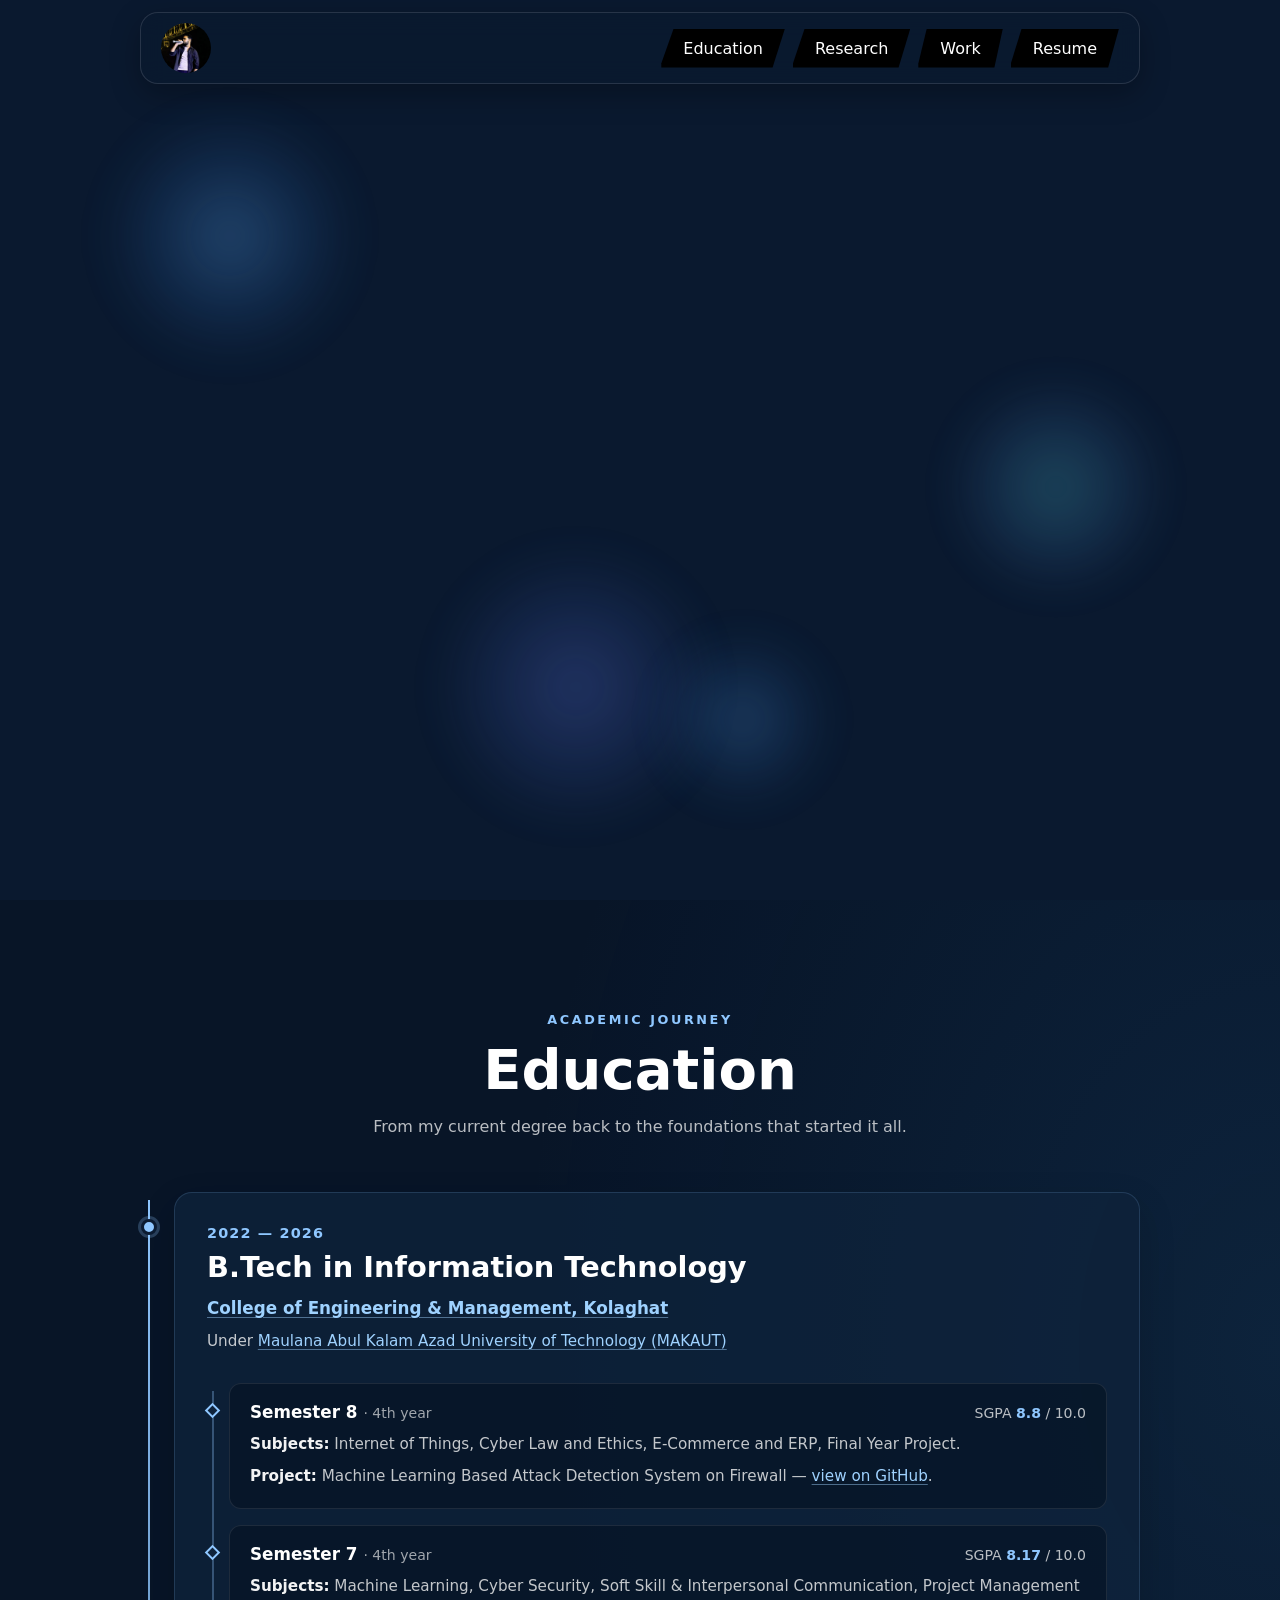
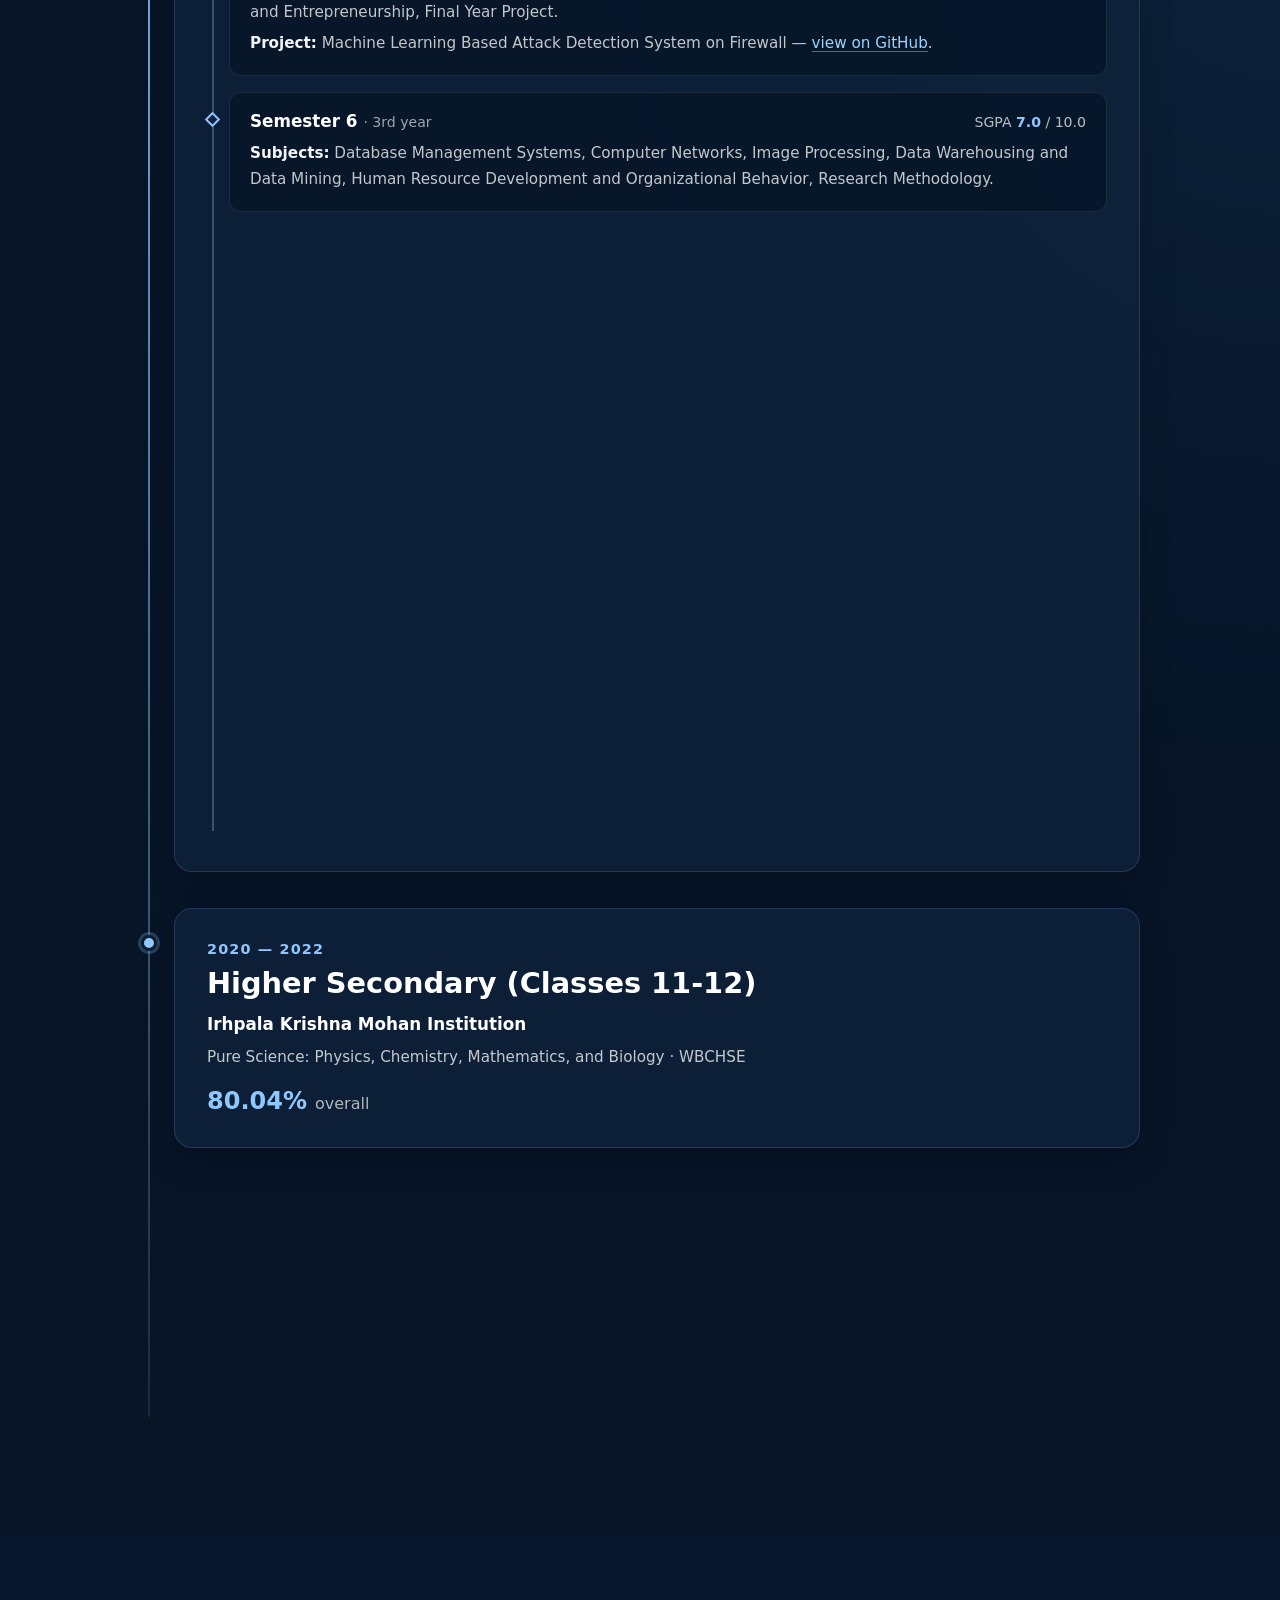
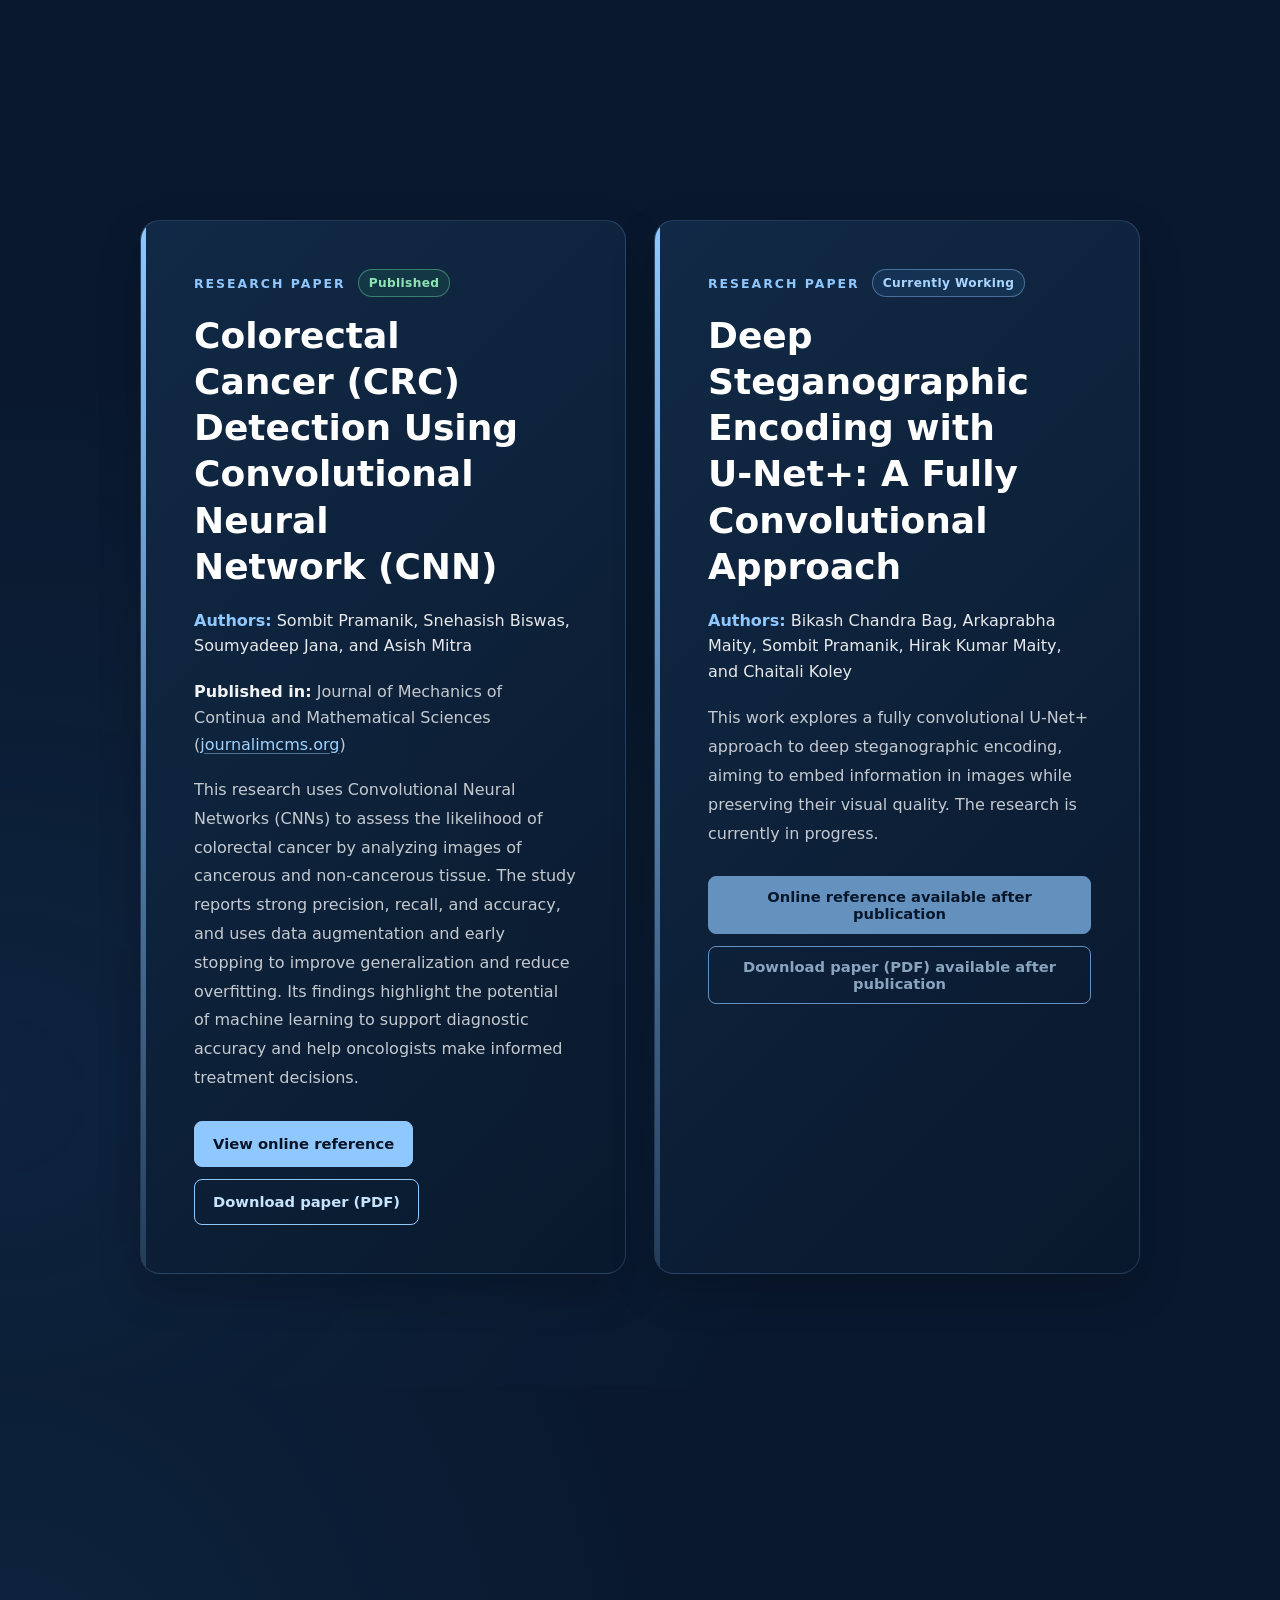
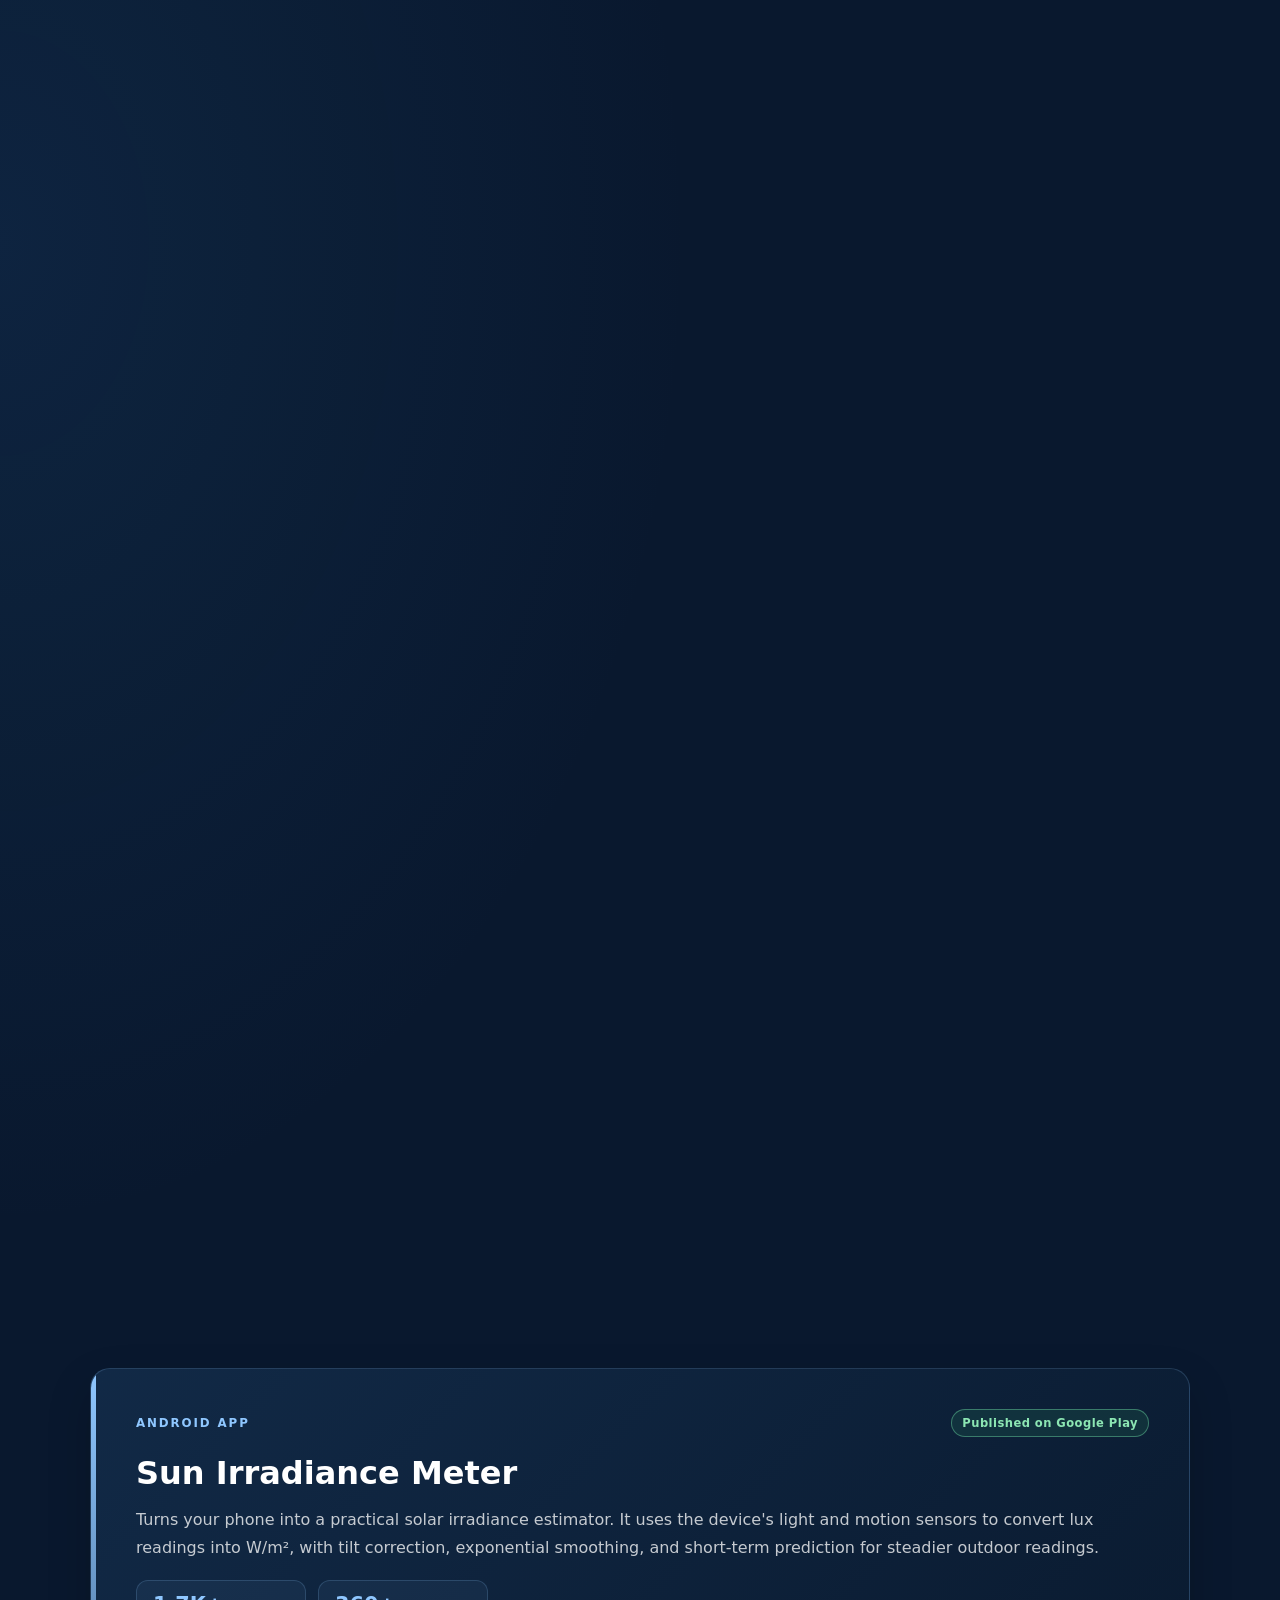
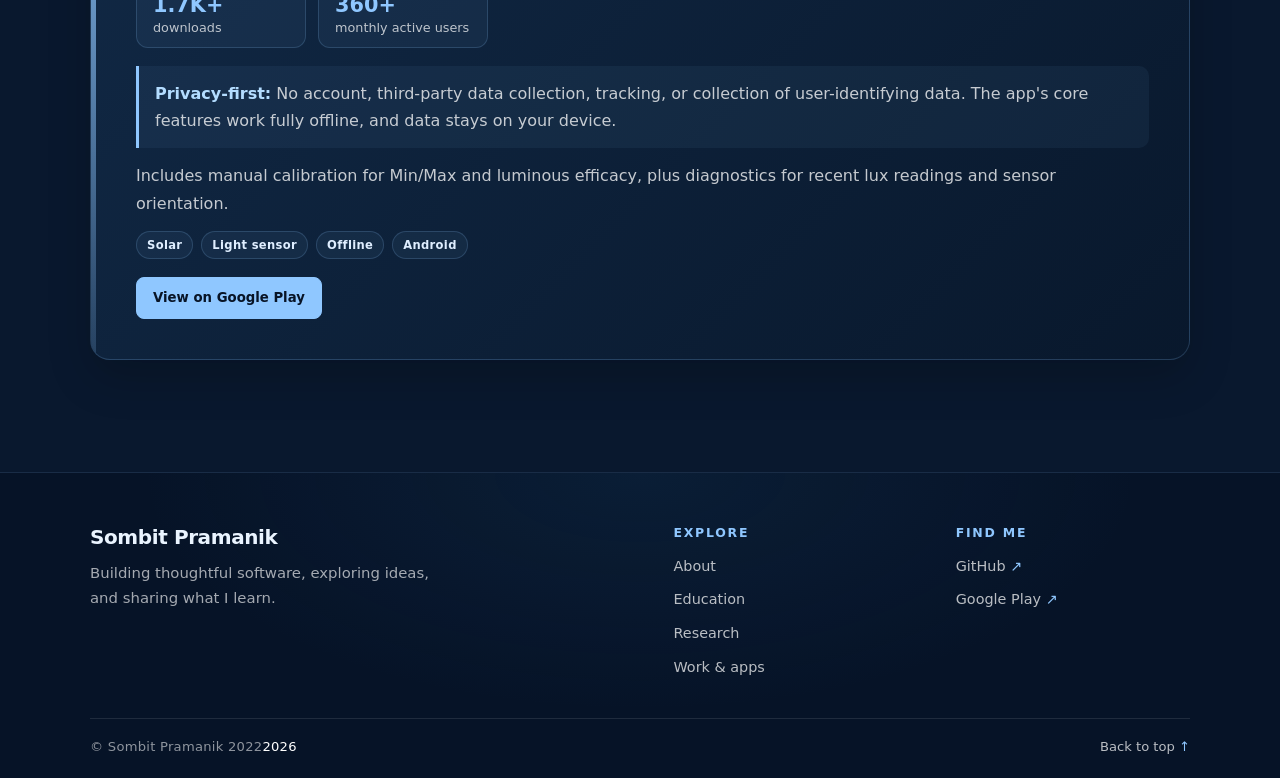
==== index.html @ 4972c1a8 "Sombit Pramanik" ====
<!DOCTYPE html>
<html lang="en">

<head>
    <meta charset="UTF-8">
    <meta name="viewport" content="width=device-width, initial-scale=1.0">
    <title>Sombit Pramanik</title>
    <link rel="stylesheet" href="css/style.css">
    <link rel="icon" href="assets/icon.webp" type="image/x-icon">
    <script src="js/scroll-reveal.js" defer></script>
    <script src="js/about-typing.js" defer></script>
    <script src="js/footer-year.js" defer></script>
    <script src="js/ambient-scene.js" defer></script>
</head>

<body>
    <header>
        <nav aria-label="Main navigation">
            <div class="LeftMenuItem">
                <img id="ProfileIcon" src="assets/icon.webp" alt="Sombit Pramanik">
            </div>
            <div class="RightMenuItem">
                <a class="btn-clip section-link" href="#Education">Education</a>
                <a class="btn-clip section-link" href="#Research">Research</a>
                <a class="btn-clip section-link" href="#Work">Work</a>
                <a class="btn-clip resume-link" href="#">Resume</a>
            </div>
        </nav>
    </header>
    <nav class="MobileBottomNav" aria-label="Mobile navigation">
        <a class="btn-clip" href="#Education">Education</a>
        <a class="btn-clip" href="#Research">Research</a>
        <a class="btn-clip" href="#Work">Work</a>
    </nav>
    <div class="ambient-scene" aria-hidden="true">
        <span class="ambient-orb ambient-orb-one"></span>
        <span class="ambient-orb ambient-orb-two"></span>
        <span class="ambient-orb ambient-orb-three"></span>
        <span class="ambient-orb ambient-orb-four"></span>
        <span class="ambient-cursor"></span>
    </div>
    <main>
        <section id="About" class="scroll-reveal">
            <div class="about-content">
                <p class="about-eyebrow">ABOUT ME</p>
                <h1>Hi, I'm <span>Sombit Pramanik.</span></h1>
                <h2 class="about-headline">Engineer by profession.<br>Programmer by passion.</h2>
                <p class="about-typing-accessible">
                    I create the apps I need most, build tools for real needs, and turn ideas into software.
                </p>
                <p class="about-typing" aria-hidden="true">
                    <span class="about-typing-prefix">I create </span><span id="about-typing-text">apps I need
                        most.</span>
                </p>
                <p class="about-intro">
                    I turn practical needs into software—from privacy-first Android apps that work offline to
                    machine-learning, embedded, and web projects. My work also includes research in medical image
                    analysis and deep learning.
                </p>
            </div>
        </section>
        <section id="Education" aria-labelledby="education-title">
            <div class="education-container">
                <header class="education-heading scroll-reveal">
                    <p class="education-eyebrow">ACADEMIC JOURNEY</p>
                    <h2 id="education-title">Education</h2>
                    <p>From my current degree back to the foundations that started it all.</p>
                </header>

                <div class="education-timeline">
                    <article class="education-entry scroll-reveal">
                        <div class="education-entry-marker" aria-hidden="true"></div>
                        <div class="education-card">
                            <p class="education-period">2022 — 2026</p>
                            <h3>B.Tech in Information Technology</h3>
                            <p class="education-institution">
                                <a href="https://www.cemkolaghat.in/" target="_blank" rel="noopener noreferrer">
                                    College of Engineering &amp; Management, Kolaghat
                                </a>
                            </p>
                            <p class="education-detail">
                                Under <a href="https://makaut.wb.gov.in/" target="_blank"
                                    rel="noopener noreferrer">Maulana Abul Kalam Azad University of Technology
                                    (MAKAUT)</a>
                            </p>

                            <div class="semester-timeline" aria-label="Semester results, latest to earliest">
                                <article class="semester-entry scroll-reveal">
                                    <div class="semester-marker" aria-hidden="true"></div>
                                    <div class="semester-card">
                                        <div class="semester-heading">
                                            <h4>Semester 8 <span>· 4th year</span></h4>
                                            <p class="semester-grade">SGPA <strong>8.8</strong> / 10.0</p>
                                        </div>
                                        <p><strong>Subjects:</strong> Internet of Things, Cyber Law and Ethics,
                                            E-Commerce and ERP, Final Year Project.</p>
                                        <p><strong>Project:</strong> Machine Learning Based Attack Detection System on
                                            Firewall —
                                            <a href="https://github.com/SombitPramanik/ML_Base_Attack_Detection_System_on_Firewall"
                                                target="_blank" rel="noopener noreferrer">view on GitHub</a>.
                                        </p>
                                    </div>
                                </article>

                                <article class="semester-entry scroll-reveal">
                                    <div class="semester-marker" aria-hidden="true"></div>
                                    <div class="semester-card">
                                        <div class="semester-heading">
                                            <h4>Semester 7 <span>· 4th year</span></h4>
                                            <p class="semester-grade">SGPA <strong>8.17</strong> / 10.0</p>
                                        </div>
                                        <p><strong>Subjects:</strong> Machine Learning, Cyber Security, Soft Skill &amp;
                                            Interpersonal Communication, Project Management and Entrepreneurship, Final
                                            Year Project.</p>
                                        <p><strong>Project:</strong> Machine Learning Based Attack Detection System on
                                            Firewall —
                                            <a href="https://github.com/SombitPramanik/ML_Base_Attack_Detection_System_on_Firewall"
                                                target="_blank" rel="noopener noreferrer">view on GitHub</a>.
                                        </p>
                                    </div>
                                </article>

                                <article class="semester-entry scroll-reveal">
                                    <div class="semester-marker" aria-hidden="true"></div>
                                    <div class="semester-card">
                                        <div class="semester-heading">
                                            <h4>Semester 6 <span>· 3rd year</span></h4>
                                            <p class="semester-grade">SGPA <strong>7.0</strong> / 10.0</p>
                                        </div>
                                        <p><strong>Subjects:</strong> Database Management Systems, Computer Networks,
                                            Image Processing, Data Warehousing and Data Mining, Human Resource
                                            Development and Organizational Behavior, Research Methodology.</p>
                                    </div>
                                </article>

                                <article class="semester-entry scroll-reveal">
                                    <div class="semester-marker" aria-hidden="true"></div>
                                    <div class="semester-card">
                                        <div class="semester-heading">
                                            <h4>Semester 5 <span>· 3rd year</span></h4>
                                            <p class="semester-grade">SGPA <strong>7.42</strong> / 10.0</p>
                                        </div>
                                        <p><strong>Subjects:</strong> Software Engineering, Compiler Design, Operating
                                            Systems, Object Oriented Programming, Artificial Intelligence.</p>
                                    </div>
                                </article>

                                <article class="semester-entry scroll-reveal">
                                    <div class="semester-marker" aria-hidden="true"></div>
                                    <div class="semester-card">
                                        <div class="semester-heading">
                                            <h4>Semester 4 <span>· 2nd year</span></h4>
                                            <p class="semester-grade">SGPA <strong>7.1</strong> / 10.0</p>
                                        </div>
                                        <p><strong>Subjects:</strong> Discrete Mathematics, Computer Architecture,
                                            Formal Language &amp; Automata Theory, Design &amp; Analysis of Algorithms,
                                            Biology, Environmental Sciences.</p>
                                    </div>
                                </article>

                                <article class="semester-entry scroll-reveal">
                                    <div class="semester-marker" aria-hidden="true"></div>
                                    <div class="semester-card">
                                        <div class="semester-heading">
                                            <h4>Semester 3 <span>· 2nd year</span></h4>
                                            <p class="semester-grade">SGPA <strong>7.14</strong> / 10.0</p>
                                        </div>
                                        <p><strong>Subjects:</strong> Analog and Digital Electronics, Data Structures
                                            &amp; Algorithms, Computer Organisation, Mathematics-III (Differential
                                            Calculus), Economics for Engineers (Humanities-II), Python.</p>
                                    </div>
                                </article>

                                <article class="semester-entry scroll-reveal">
                                    <div class="semester-marker" aria-hidden="true"></div>
                                    <div class="semester-card">
                                        <div class="semester-heading">
                                            <h4>Semester 2 <span>· 1st year</span></h4>
                                            <p class="semester-grade">SGPA <strong>7.1</strong> / 10.0</p>
                                        </div>
                                        <p><strong>Subjects:</strong> Chemistry-I (Gr-A), Mathematics-IIA, Programming
                                            for Problem Solving, English.</p>
                                    </div>
                                </article>

                                <article class="semester-entry scroll-reveal">
                                    <div class="semester-marker" aria-hidden="true"></div>
                                    <div class="semester-card">
                                        <div class="semester-heading">
                                            <h4>Semester 1 <span>· 1st year</span></h4>
                                            <p class="semester-grade">SGPA <strong>6.71</strong> / 10.0</p>
                                        </div>
                                        <p><strong>Subjects:</strong> Physics I (Gr A), Mathematics I A, Basic
                                            Electrical Engineering, Physics I Laboratory (Gr A).</p>
                                    </div>
                                </article>
                            </div>
                        </div>
                    </article>

                    <article class="education-entry scroll-reveal">
                        <div class="education-entry-marker" aria-hidden="true"></div>
                        <div class="education-card">
                            <p class="education-period">2020 — 2022</p>
                            <h3>Higher Secondary (Classes 11-12)</h3>
                            <p class="education-institution">Irhpala Krishna Mohan Institution</p>
                            <p class="education-detail">Pure Science: Physics, Chemistry, Mathematics, and Biology ·
                                WBCHSE</p>
                            <p class="education-result"><strong>80.04%</strong> <span>overall</span></p>
                        </div>
                    </article>

                    <article class="education-entry scroll-reveal">
                        <div class="education-entry-marker" aria-hidden="true"></div>
                        <div class="education-card">
                            <p class="education-period">2020</p>
                            <h3>Secondary Education (Class 10)</h3>
                            <p class="education-institution">Irhpala Krishna Mohan Institution</p>
                            <p class="education-detail">West Bengal Board of Secondary Education (WBBSE)</p>
                            <p class="education-result"><strong>64%</strong> <span>overall</span></p>
                        </div>
                    </article>
                </div>
            </div>
        </section>

        <section id="Research" aria-labelledby="research-title">
            <div class="research-container">
                <header class="research-heading scroll-reveal">
                    <p class="research-eyebrow">PUBLICATIONS</p>
                    <h2 id="research-title">Research</h2>
                    <p>Research across medical image analysis, machine learning, and image steganography.</p>
                </header>

                <div class="research-grid">
                    <article class="research-card scroll-reveal">
                        <div class="research-card-accent" aria-hidden="true"></div>
                        <div class="research-card-content">
                            <div class="research-card-meta">
                                <p class="research-type">RESEARCH PAPER</p>
                                <span class="research-status research-status-published">Published</span>
                            </div>
                            <h3>Colorectal Cancer (CRC) Detection Using Convolutional Neural Network (CNN)</h3>
                            <p class="research-authors">
                                <strong>Authors:</strong> Sombit Pramanik, Snehasish Biswas, Soumyadeep Jana, and Asish
                                Mitra
                            </p>
                            <p class="research-publication">
                                <strong>Published in:</strong> Journal of Mechanics of Continua and Mathematical
                                Sciences
                                (<a href="https://www.journalimcms.org/category/journal-vol-20-no-11-november-2025/"
                                    target="_blank" rel="noopener noreferrer">journalimcms.org</a>)
                            </p>
                            <p class="research-abstract">
                                This research uses Convolutional Neural Networks (CNNs) to assess the likelihood of
                                colorectal cancer by analyzing images of cancerous and non-cancerous tissue. The study
                                reports strong precision, recall, and accuracy, and uses data augmentation and early
                                stopping to improve generalization and reduce overfitting. Its findings highlight the
                                potential of machine learning to support diagnostic accuracy and help oncologists make
                                informed treatment decisions.
                            </p>
                            <div class="research-actions">
                                <a class="research-button research-button-primary"
                                    href="https://www.journalimcms.org/category/journal-vol-20-no-11-november-2025/"
                                    target="_blank" rel="noopener noreferrer">
                                    View online reference
                                </a>
                                <a class="research-button research-button-secondary"
                                    href="assets/jmcms-2510047-Colorectal-Cancer-CRC-Detection-AM.pdf"
                                    download="Colorectal-Cancer-CRC-Detection-CNN.pdf">
                                    Download paper (PDF)
                                </a>
                            </div>
                        </div>
                    </article>

                    <article class="research-card scroll-reveal">
                        <div class="research-card-accent" aria-hidden="true"></div>
                        <div class="research-card-content">
                            <div class="research-card-meta">
                                <p class="research-type">RESEARCH PAPER</p>
                                <span class="research-status research-status-working">Currently Working</span>
                            </div>
                            <h3>Deep Steganographic Encoding with U-Net+: A Fully Convolutional Approach</h3>
                            <p class="research-authors">
                                <strong>Authors:</strong> Bikash Chandra Bag, Arkaprabha Maity, Sombit Pramanik,
                                Hirak Kumar Maity, and Chaitali Koley
                            </p>
                            <p class="research-abstract">
                                This work explores a fully convolutional U-Net+ approach to deep steganographic
                                encoding, aiming to embed information in images while preserving their visual quality.
                                The research is currently in progress.
                            </p>
                            <div class="research-actions">
                                <button class="research-button research-button-primary" type="button" disabled>
                                    Online reference available after publication
                                </button>
                                <button class="research-button research-button-secondary" type="button" disabled>
                                    Download paper (PDF) available after publication
                                </button>
                            </div>
                        </div>
                    </article>
                </div>
            </div>
        </section>

        <section id="Work" aria-labelledby="work-title">
            <div class="work-container">
                <header class="work-heading scroll-reveal">
                    <p class="work-eyebrow">SELECTED WORK</p>
                    <h2 id="work-title">Work</h2>
                    <p>Open-source projects and published apps built to solve practical problems.</p>
                </header>

                <section class="work-subsection" aria-labelledby="projects-title">
                    <header class="work-subheading scroll-reveal">
                        <h3 id="projects-title">Projects</h3>
                        <p>Projects and experiments published on GitHub.</p>
                    </header>
                    <div class="work-grid">
                        <article class="work-card scroll-reveal">
                            <div class="work-card-accent" aria-hidden="true"></div>
                            <div class="work-card-content">
                                <div class="work-card-meta">
                                    <p class="work-type">PROJECT</p>
                                    <span class="work-status work-status-active">Active</span>
                                </div>
                                <h3>Download YouTube Video in Terminal</h3>
                                <p class="work-timeline"><strong>Timeline:</strong> <time datetime="2025-11-23">Nov
                                        2025</time> — <time datetime="2026-10-06">Present</time></p>
                                <p class="work-description">
                                    An interactive terminal-based YouTube downloader with a Textual UI, rich metadata
                                    views, and live progress tracking for video and audio downloads.
                                </p>
                                <div class="work-tags">
                                    <span class="work-tag">Python</span>
                                    <span class="work-tag">Textual</span>
                                    <span class="work-tag">PyTubeFix</span>
                                </div>
                                <div class="work-actions">
                                    <a class="work-link"
                                        href="https://github.com/SombitPramanik/Download_YouTube_Video_in_Terminal"
                                        target="_blank" rel="noopener noreferrer">GitHub</a>
                                </div>
                            </div>
                        </article>

                        <article class="work-card scroll-reveal">
                            <div class="work-card-accent" aria-hidden="true"></div>
                            <div class="work-card-content">
                                <div class="work-card-meta">
                                    <p class="work-type">PROJECT</p>
                                    <span class="work-status work-status-active">Active</span>
                                </div>
                                <h3>UL_Sensor_HC_SR04</h3>
                                <p class="work-timeline"><strong>Timeline:</strong> <time datetime="2024-12-03">Dec
                                        2024</time> — <time datetime="2026-10-06">Present</time></p>
                                <p class="work-description">
                                    A lightweight MicroPython driver for the HC-SR04 ultrasonic sensor, enabling quick
                                    and accurate distance measurement in embedded and IoT projects.
                                </p>
                                <div class="work-tags">
                                    <span class="work-tag">MicroPython</span>
                                    <span class="work-tag">IoT</span>
                                    <span class="work-tag">Sensors</span>
                                </div>
                                <div class="work-actions">
                                    <a class="work-link" href="https://github.com/SombitPramanik/UL_Sensor_HC_SR04"
                                        target="_blank" rel="noopener noreferrer">GitHub</a>
                                </div>
                            </div>
                        </article>

                        <article class="work-card scroll-reveal">
                            <div class="work-card-accent" aria-hidden="true"></div>
                            <div class="work-card-content">
                                <div class="work-card-meta">
                                    <p class="work-type">PROJECT</p>
                                    <span class="work-status work-status-active">Active</span>
                                </div>
                                <h3>Face Recognition On Raspberry Pi</h3>
                                <p class="work-timeline"><strong>Timeline:</strong> <time datetime="2024-07-11">Jul
                                        2024</time> — <time datetime="2026-10-06">Present</time></p>
                                <p class="work-description">
                                    A Raspberry Pi face-recognition system using k-NN and Ball Tree techniques for
                                    efficient classification and real-time identification workflows.
                                </p>
                                <div class="work-tags">
                                    <span class="work-tag">Raspberry Pi</span>
                                    <span class="work-tag">ML</span>
                                    <span class="work-tag">k-NN</span>
                                </div>
                                <div class="work-actions">
                                    <a class="work-link" href="https://github.com/SombitPramanik/FaceRecognitionOnRPI"
                                        target="_blank" rel="noopener noreferrer">GitHub</a>
                                </div>
                            </div>
                        </article>

                        <article class="work-card scroll-reveal">
                            <div class="work-card-accent" aria-hidden="true"></div>
                            <div class="work-card-content">
                                <div class="work-card-meta">
                                    <p class="work-type">PROJECT</p>
                                    <span class="work-status work-status-active">Active</span>
                                </div>
                                <h3>Market-Analyzer</h3>
                                <p class="work-timeline"><strong>Timeline:</strong> <time datetime="2024-04-07">Apr
                                        2024</time> — <time datetime="2026-10-06">Present</time></p>
                                <p class="work-description">
                                    An open-source stock market analyzer that studies past trends and indicator-based
                                    rules such as Golden Crossover to provide a simple web-based analysis interface.
                                </p>
                                <div class="work-tags">
                                    <span class="work-tag">Machine Learning</span>
                                    <span class="work-tag">Stocks</span>
                                    <span class="work-tag">Web UI</span>
                                </div>
                                <div class="work-actions">
                                    <a class="work-link" href="https://github.com/SombitPramanik/Market-Analyzer"
                                        target="_blank" rel="noopener noreferrer">GitHub</a>
                                </div>
                            </div>
                        </article>

                        <article class="work-card scroll-reveal">
                            <div class="work-card-accent" aria-hidden="true"></div>
                            <div class="work-card-content">
                                <div class="work-card-meta">
                                    <p class="work-type">PROJECT</p>
                                    <span class="work-status work-status-active">Active</span>
                                </div>
                                <h3>QRCODE</h3>
                                <p class="work-timeline"><strong>Timeline:</strong> <time datetime="2023-10-31">Oct
                                        2023</time> — <time datetime="2026-10-06">Present</time></p>
                                <p class="work-description">
                                    A PHP-backed QR code generation website designed for easy deployment and quick
                                    creation of static and dynamic QR codes for business and personal use cases.
                                </p>
                                <div class="work-tags">
                                    <span class="work-tag">PHP</span>
                                    <span class="work-tag">Web</span>
                                    <span class="work-tag">QR Codes</span>
                                </div>
                                <div class="work-actions">
                                    <a class="work-link" href="https://github.com/SombitPramanik/QRCODE" target="_blank"
                                        rel="noopener noreferrer">GitHub</a>
                                </div>
                            </div>
                        </article>
                    </div>
                </section>

                <section class="work-subsection apps-subsection" aria-labelledby="apps-title">
                    <header class="work-subheading scroll-reveal">
                        <h3 id="apps-title">Published Android Apps</h3>
                        <p>Android apps available on Google Play.</p>
                    </header>
                    <div class="work-grid apps-grid">
                        <article class="work-card app-card scroll-reveal">
                            <div class="work-card-accent" aria-hidden="true"></div>
                            <div class="work-card-content">
                                <div class="work-card-meta">
                                    <p class="work-type">ANDROID APP</p>
                                    <span class="work-status work-status-active">Published on Google Play</span>
                                </div>
                                <h4>Sun Irradiance Meter</h4>
                                <p class="work-description">
                                    Turns your phone into a practical solar irradiance estimator. It uses the device's
                                    light and motion sensors to convert lux readings into W/m², with tilt correction,
                                    exponential smoothing, and short-term prediction for steadier outdoor readings.
                                </p>
                                <div class="app-stats" aria-label="App usage">
                                    <p><strong>1.7K+</strong><span>downloads</span></p>
                                    <p><strong>360+</strong><span>monthly active users</span></p>
                                </div>
                                <p class="app-privacy">
                                    <strong>Privacy-first:</strong> No account, third-party data collection, tracking,
                                    or collection of user-identifying data. The app's core features work fully offline,
                                    and data stays on your device.
                                </p>
                                <p class="app-detail">
                                    Includes manual calibration for Min/Max and luminous efficacy, plus diagnostics
                                    for recent lux readings and sensor orientation.
                                </p>
                                <div class="work-tags">
                                    <span class="work-tag">Solar</span>
                                    <span class="work-tag">Light sensor</span>
                                    <span class="work-tag">Offline</span>
                                    <span class="work-tag">Android</span>
                                </div>
                                <div class="work-actions">
                                    <a class="work-link"
                                        href="https://play.google.com/store/apps/details?id=com.sombitpramanik.sunirreadencemeater"
                                        target="_blank" rel="noopener noreferrer">View on Google Play</a>
                                </div>
                            </div>
                        </article>
                    </div>
                </section>
            </div>
        </section>

    </main>
    <footer class="site-footer">
        <div class="footer-container">
            <div class="footer-main">
                <div class="footer-brand">
                    <a class="footer-name" href="#About">Sombit Pramanik</a>
                    <p>Building thoughtful software, exploring ideas, and sharing what I learn.</p>
                </div>
                <nav class="footer-navigation" aria-label="Footer navigation">
                    <h2>Explore</h2>
                    <a href="#About">About</a>
                    <a href="#Education">Education</a>
                    <a href="#Research">Research</a>
                    <a href="#Work">Work &amp; apps</a>
                </nav>
                <div class="footer-connect">
                    <h2>Find me</h2>
                    <a href="https://github.com/SombitPramanik" target="_blank" rel="noopener noreferrer">
                        GitHub <span aria-hidden="true">↗</span>
                    </a>
                    <a href="https://play.google.com/store/apps/details?id=com.sombitpramanik.sunirreadencemeater"
                        target="_blank" rel="noopener noreferrer">
                        Google Play <span aria-hidden="true">↗</span>
                    </a>
                </div>
            </div>
            <div class="footer-bottom">
                <p>&copy; Sombit Pramanik 2022<span id="current-year">present</span></p>
                <a class="footer-back-to-top" href="#About">Back to top <span aria-hidden="true">↑</span></a>
            </div>
        </div>
    </footer>
</body>

</html>
---- css/style.css ----
@import url("header.css");
@import url("about.css");
@import url("education.css");
@import url("research.css");
@import url("work.css");
@import url("footer.css");
@import url("ambient.css");

* {
    margin: 0;
    padding: 0;
    box-sizing: border-box;
    /* border: 1px solid red; */
    font-family: system-ui, -apple-system, BlinkMacSystemFont, 'Segoe UI', Roboto, Oxygen, Ubuntu, Cantarell, 'Open Sans', 'Helvetica Neue', sans-serif;
    color: white;
}

body {
    background-color: #0a192f;
    min-height: 100vh;
    scroll-behavior: smooth;
    isolation: isolate;
}

a {
    padding: 8px 30px;
    margin: 0 10px;
    text-decoration: none;
    background: #000;
    color: white;
    clip-path: polygon(0 90%, 10% 0, 100% 0, 90% 100%, 0 100%);
}

@media (max-width: 640px) {
    body {
        padding-bottom: 100px;
    }
}

.scroll-reveal {
    opacity: 1;
    transform: none;
}

.js .scroll-reveal {
    opacity: 0;
    transform: translateY(24px);
    transition: opacity 650ms ease, transform 650ms ease;
}

.js .scroll-reveal.is-visible {
    opacity: 1;
    transform: translateY(0);
}

@media (prefers-reduced-motion: reduce) {
    html {
        scroll-behavior: auto;
    }

    .js .scroll-reveal {
        opacity: 1;
        transform: none;
        transition: none;
    }
}
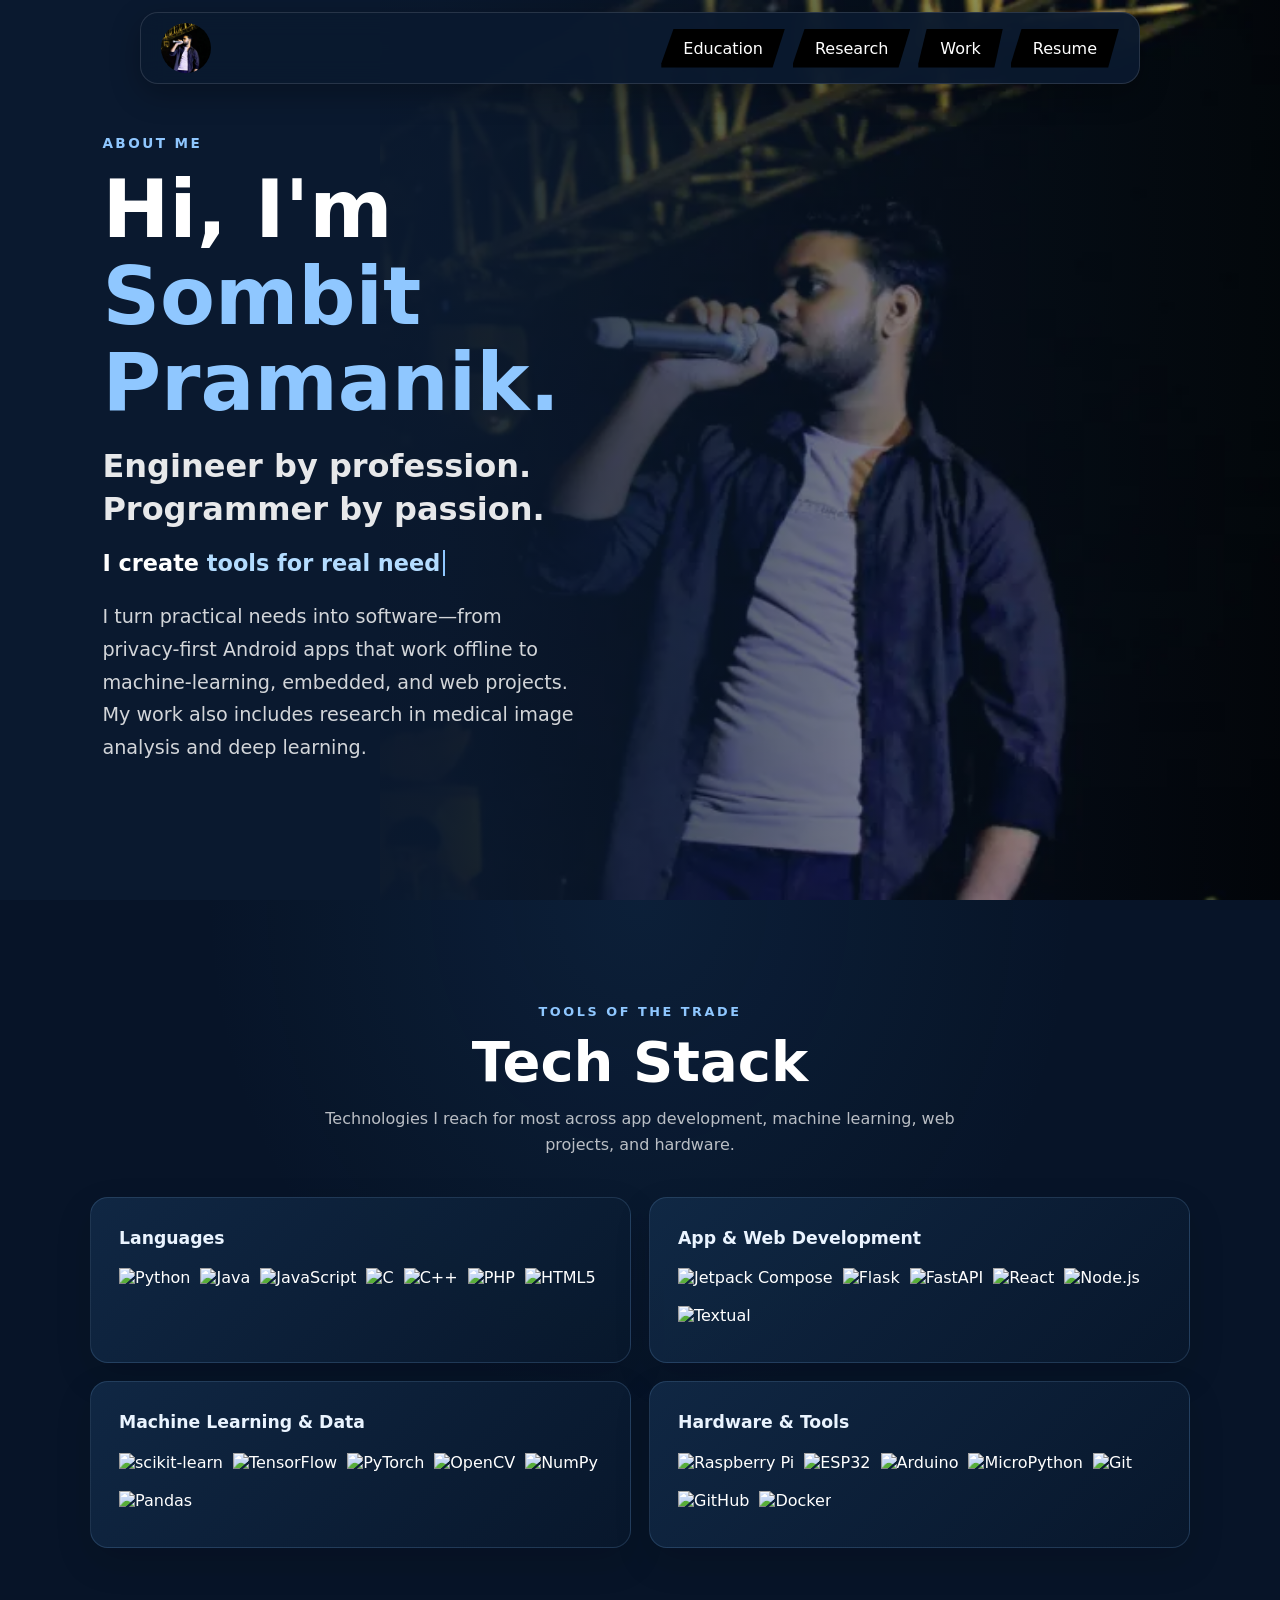
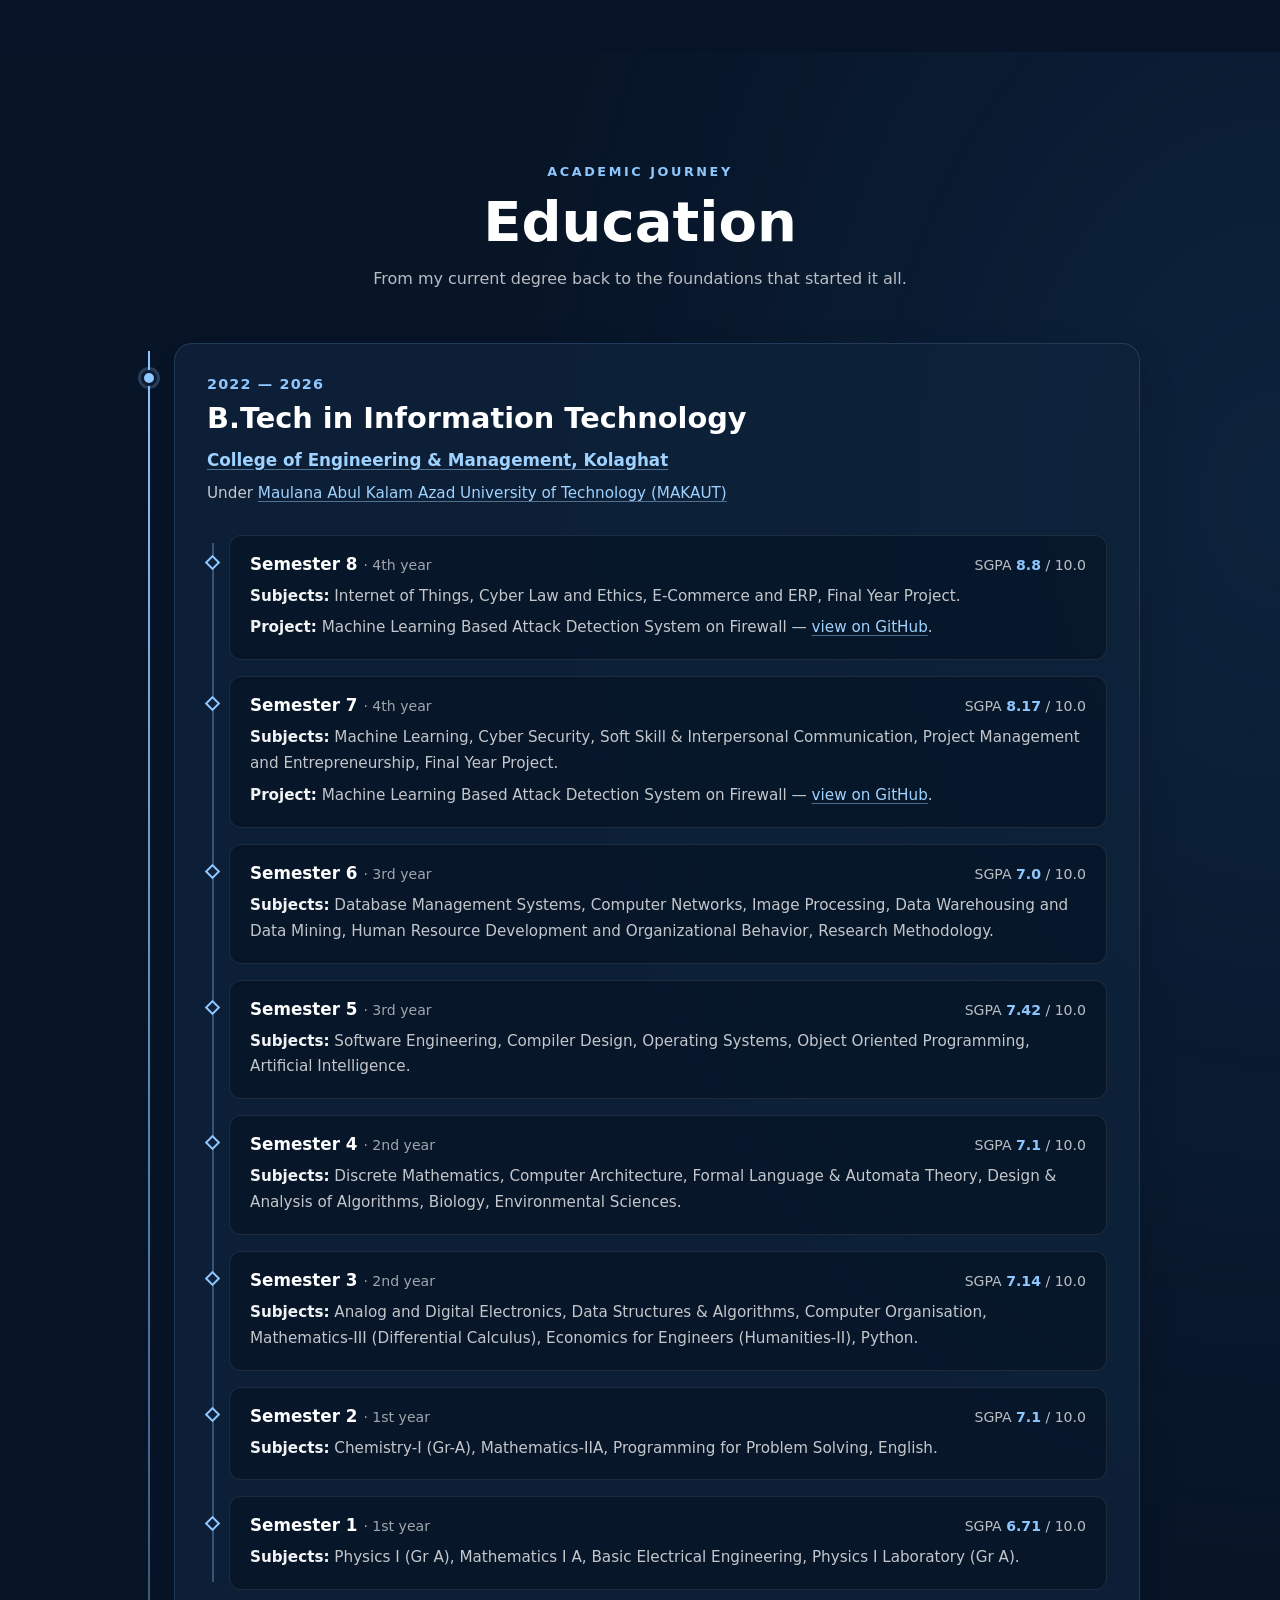
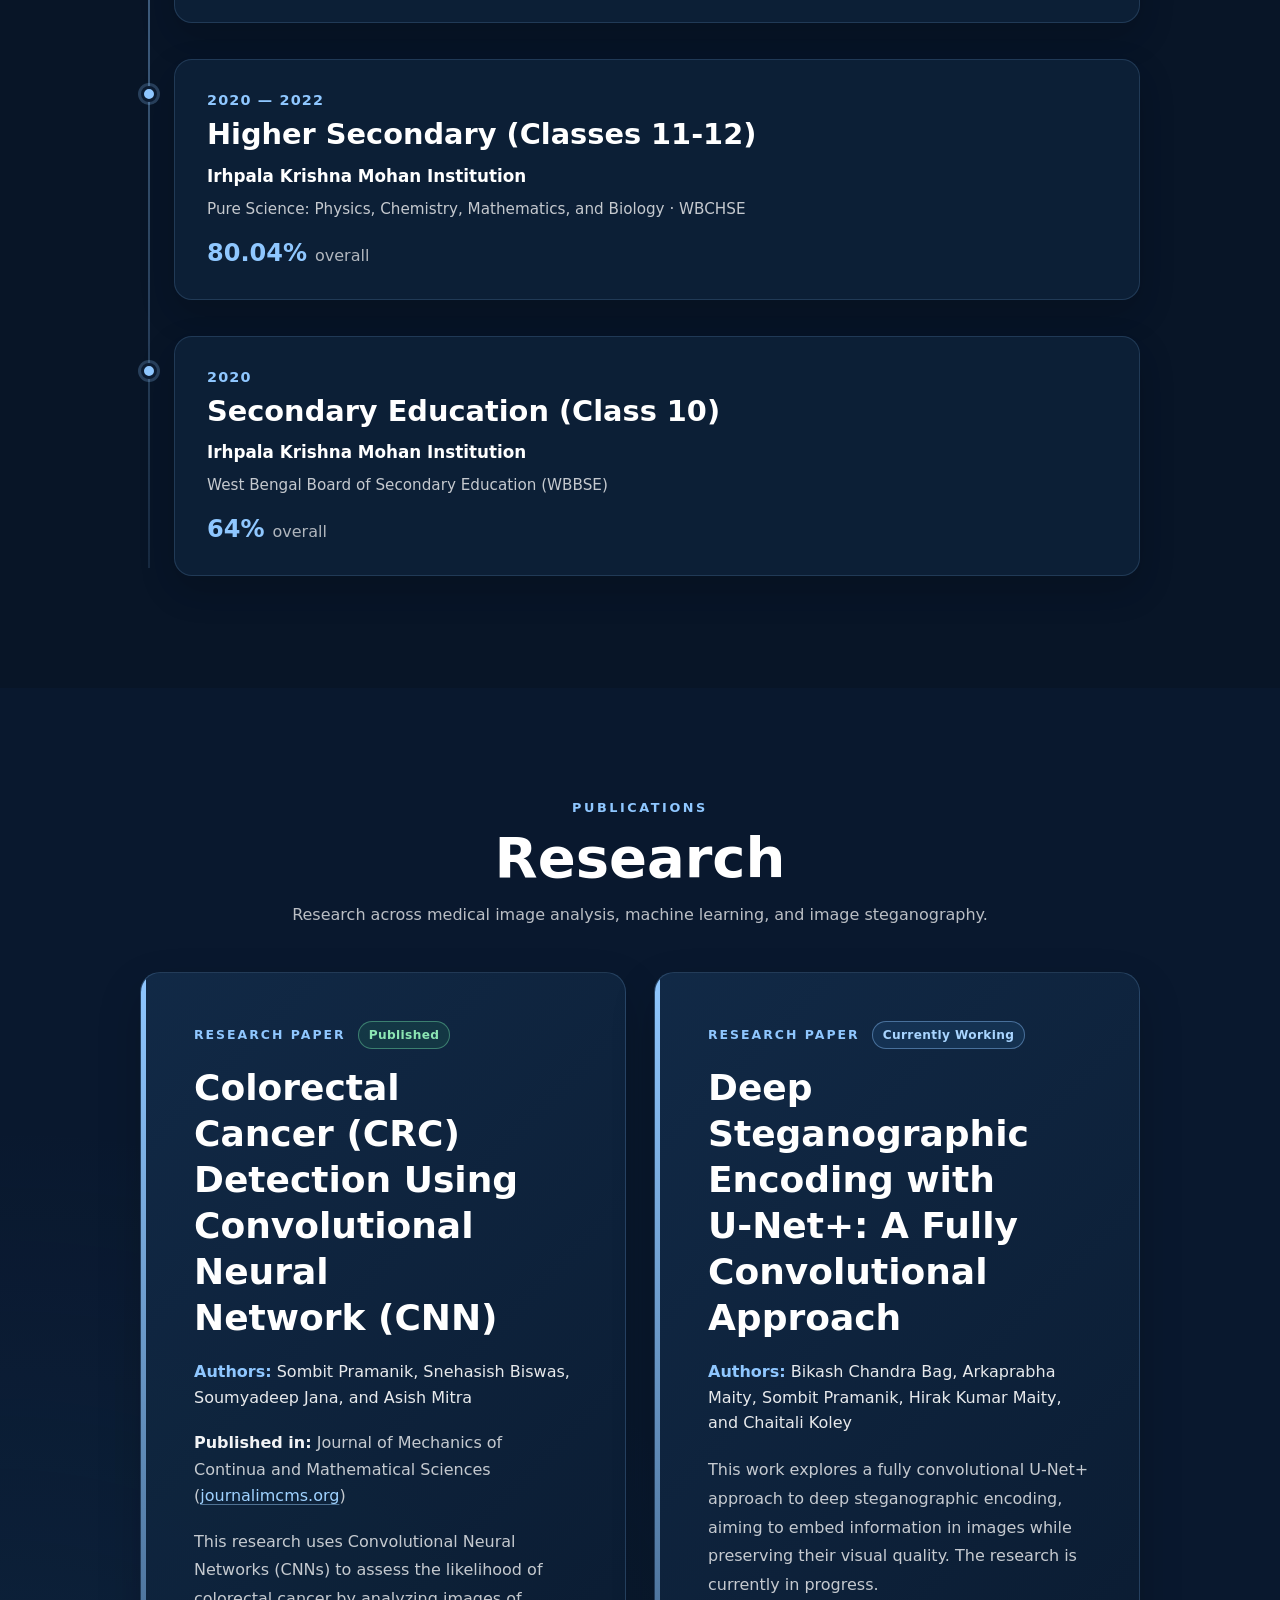
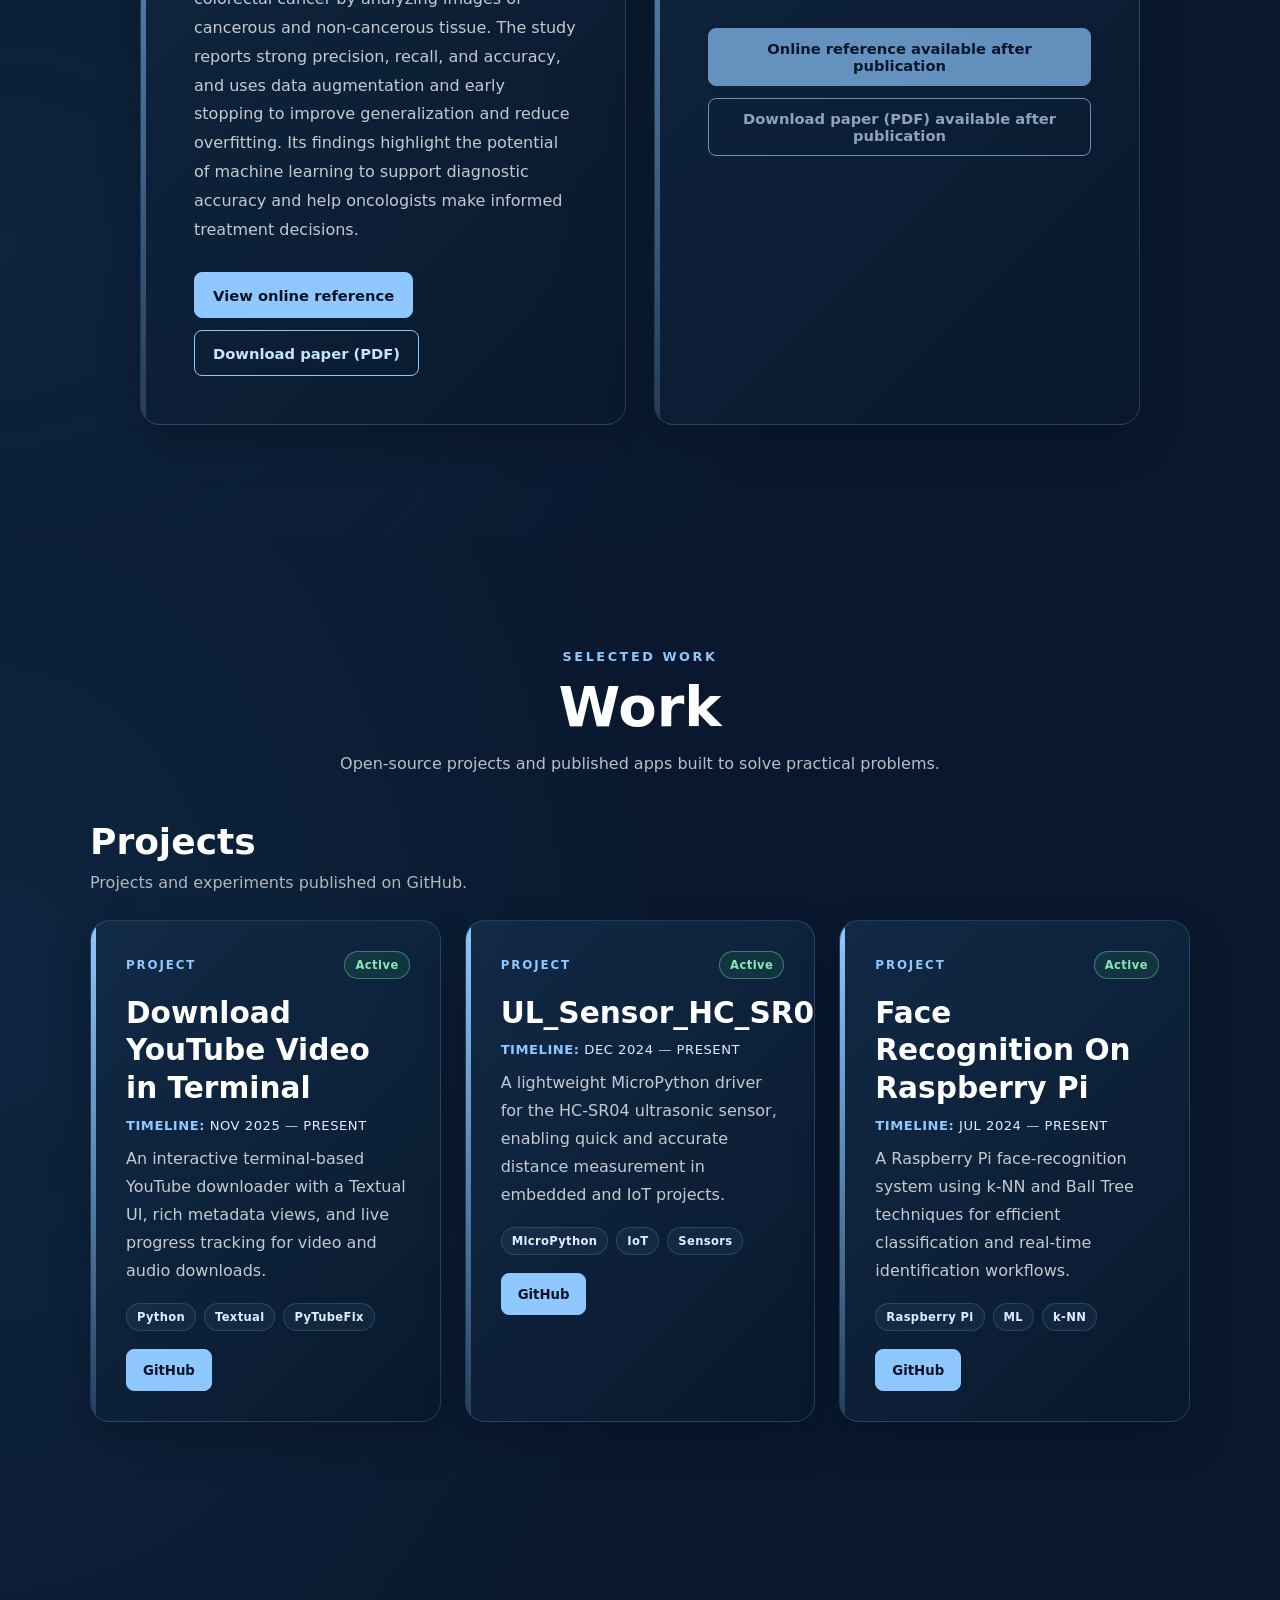
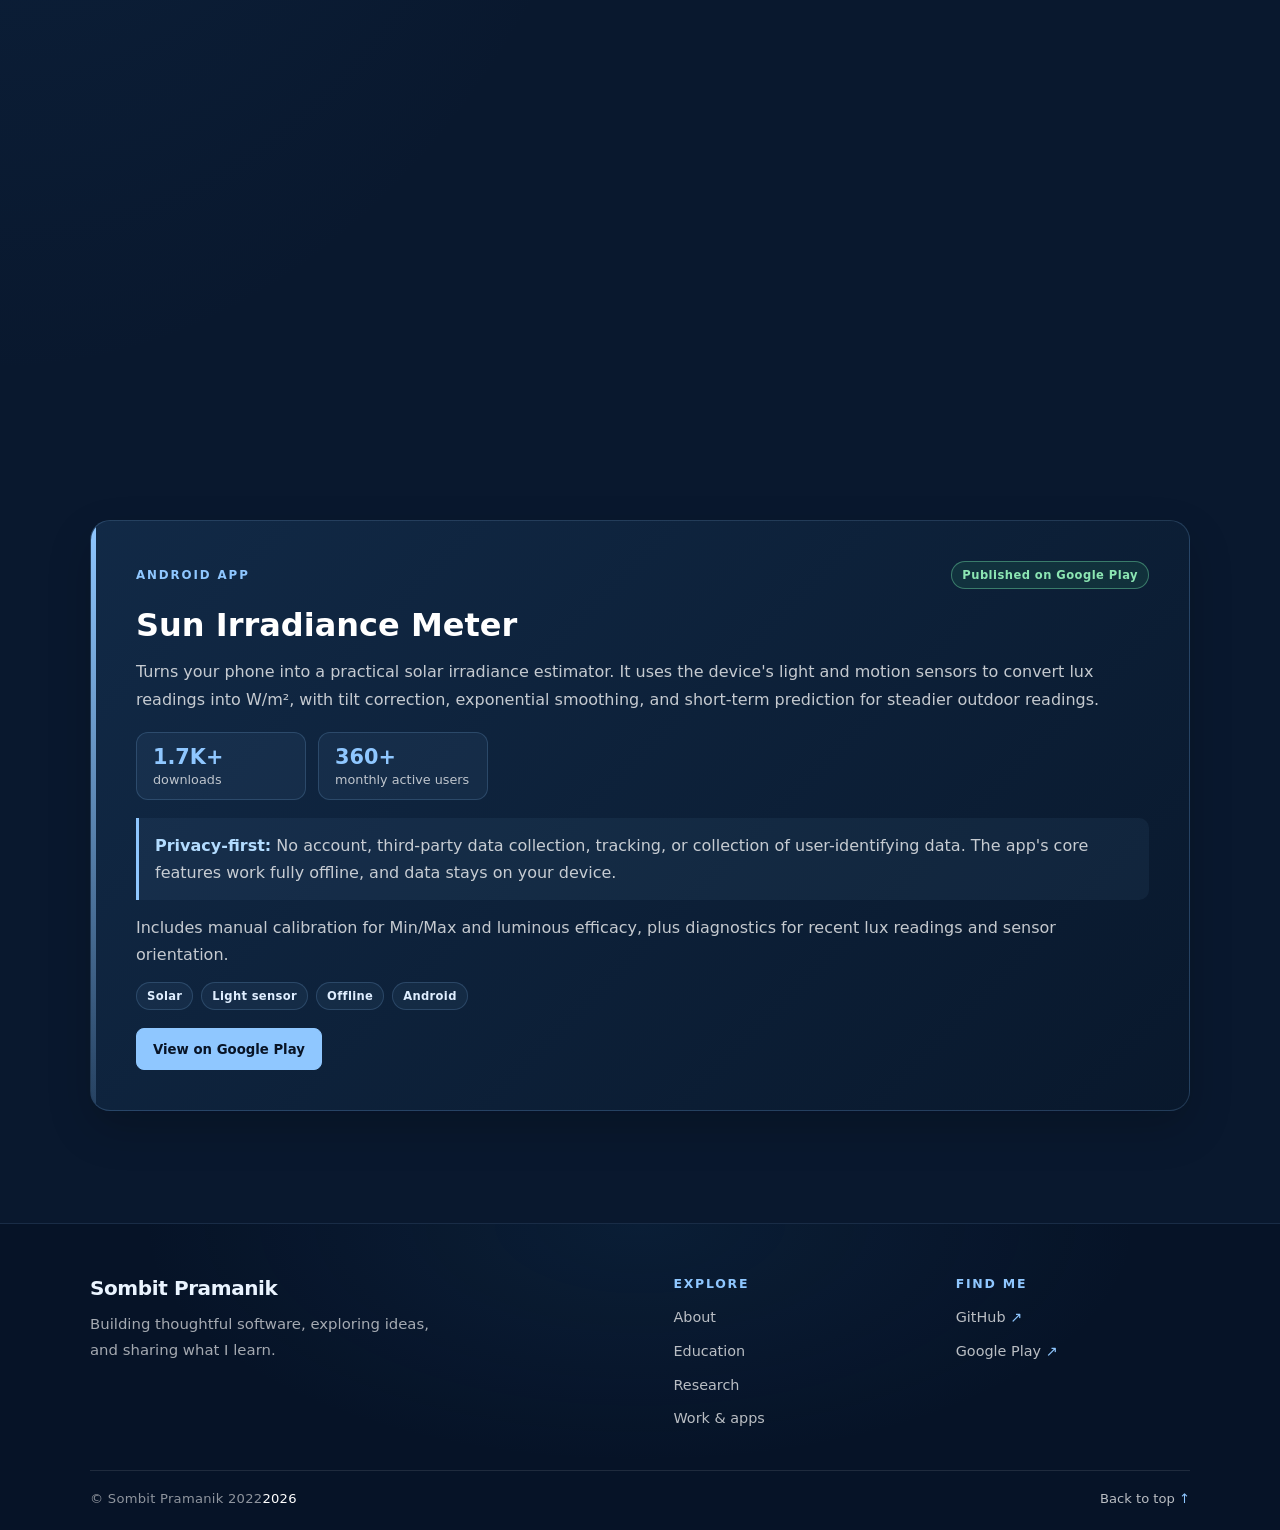
==== commit 7c6e55de: "add new featres" ====
--- a/index.html
+++ b/index.html
@@ -59,6 +59,67 @@
                 </p>
             </div>
         </section>
+        <section id="TechStack" aria-labelledby="tech-stack-title">
+            <div class="tech-stack-container">
+                <header class="tech-stack-heading scroll-reveal">
+                    <p class="tech-stack-eyebrow">TOOLS OF THE TRADE</p>
+                    <h2 id="tech-stack-title">Tech Stack</h2>
+                    <p>Technologies I reach for most across app development, machine learning, web projects, and hardware.</p>
+                </header>
+
+                <div class="tech-stack-grid">
+                    <article class="tech-stack-card scroll-reveal">
+                        <h3>Languages</h3>
+                        <div class="tech-badges">
+                            <img src="https://img.shields.io/badge/Python-3670A0?style=for-the-badge&amp;logo=python&amp;logoColor=ffdd54" alt="Python" loading="lazy" decoding="async">
+                            <img src="https://img.shields.io/badge/Java-ED8B00?style=for-the-badge&amp;logo=openjdk&amp;logoColor=white" alt="Java" loading="lazy" decoding="async">
+                            <img src="https://img.shields.io/badge/JavaScript-323330?style=for-the-badge&amp;logo=javascript&amp;logoColor=F7DF1E" alt="JavaScript" loading="lazy" decoding="async">
+                            <img src="https://img.shields.io/badge/C-00599C?style=for-the-badge&amp;logo=c&amp;logoColor=white" alt="C" loading="lazy" decoding="async">
+                            <img src="https://img.shields.io/badge/C%2B%2B-00599C?style=for-the-badge&amp;logo=cplusplus&amp;logoColor=white" alt="C++" loading="lazy" decoding="async">
+                            <img src="https://img.shields.io/badge/PHP-777BB4?style=for-the-badge&amp;logo=php&amp;logoColor=white" alt="PHP" loading="lazy" decoding="async">
+                            <img src="https://img.shields.io/badge/HTML5-E34F26?style=for-the-badge&amp;logo=html5&amp;logoColor=white" alt="HTML5" loading="lazy" decoding="async">
+                        </div>
+                    </article>
+
+                    <article class="tech-stack-card scroll-reveal">
+                        <h3>App &amp; Web Development</h3>
+                        <div class="tech-badges">
+                            <img src="https://img.shields.io/badge/Jetpack_Compose-4285F4?style=for-the-badge&amp;logo=jetpackcompose&amp;logoColor=white" alt="Jetpack Compose" loading="lazy" decoding="async">
+                            <img src="https://img.shields.io/badge/Flask-000000?style=for-the-badge&amp;logo=flask&amp;logoColor=white" alt="Flask" loading="lazy" decoding="async">
+                            <img src="https://img.shields.io/badge/FastAPI-005571?style=for-the-badge&amp;logo=fastapi&amp;logoColor=white" alt="FastAPI" loading="lazy" decoding="async">
+                            <img src="https://img.shields.io/badge/React-20232A?style=for-the-badge&amp;logo=react&amp;logoColor=61DAFB" alt="React" loading="lazy" decoding="async">
+                            <img src="https://img.shields.io/badge/Node.js-6DA55F?style=for-the-badge&amp;logo=node.js&amp;logoColor=white" alt="Node.js" loading="lazy" decoding="async">
+                            <img src="https://img.shields.io/badge/Textual-5C4EE5?style=for-the-badge&amp;logo=gnometerminal&amp;logoColor=white" alt="Textual" loading="lazy" decoding="async">
+                        </div>
+                    </article>
+
+                    <article class="tech-stack-card scroll-reveal">
+                        <h3>Machine Learning &amp; Data</h3>
+                        <div class="tech-badges">
+                            <img src="https://img.shields.io/badge/scikit--learn-F7931E?style=for-the-badge&amp;logo=scikitlearn&amp;logoColor=white" alt="scikit-learn" loading="lazy" decoding="async">
+                            <img src="https://img.shields.io/badge/TensorFlow-FF6F00?style=for-the-badge&amp;logo=tensorflow&amp;logoColor=white" alt="TensorFlow" loading="lazy" decoding="async">
+                            <img src="https://img.shields.io/badge/PyTorch-EE4C2C?style=for-the-badge&amp;logo=pytorch&amp;logoColor=white" alt="PyTorch" loading="lazy" decoding="async">
+                            <img src="https://img.shields.io/badge/OpenCV-5C3EE8?style=for-the-badge&amp;logo=opencv&amp;logoColor=white" alt="OpenCV" loading="lazy" decoding="async">
+                            <img src="https://img.shields.io/badge/NumPy-013243?style=for-the-badge&amp;logo=numpy&amp;logoColor=white" alt="NumPy" loading="lazy" decoding="async">
+                            <img src="https://img.shields.io/badge/Pandas-150458?style=for-the-badge&amp;logo=pandas&amp;logoColor=white" alt="Pandas" loading="lazy" decoding="async">
+                        </div>
+                    </article>
+
+                    <article class="tech-stack-card scroll-reveal">
+                        <h3>Hardware &amp; Tools</h3>
+                        <div class="tech-badges">
+                            <img src="https://img.shields.io/badge/Raspberry_Pi-C51A4A?style=for-the-badge&amp;logo=raspberrypi&amp;logoColor=white" alt="Raspberry Pi" loading="lazy" decoding="async">
+                            <img src="https://img.shields.io/badge/ESP32-E7352C?style=for-the-badge&amp;logo=espressif&amp;logoColor=white" alt="ESP32" loading="lazy" decoding="async">
+                            <img src="https://img.shields.io/badge/Arduino-00979D?style=for-the-badge&amp;logo=arduino&amp;logoColor=white" alt="Arduino" loading="lazy" decoding="async">
+                            <img src="https://img.shields.io/badge/MicroPython-2B2728?style=for-the-badge&amp;logo=micropython&amp;logoColor=white" alt="MicroPython" loading="lazy" decoding="async">
+                            <img src="https://img.shields.io/badge/Git-F05032?style=for-the-badge&amp;logo=git&amp;logoColor=white" alt="Git" loading="lazy" decoding="async">
+                            <img src="https://img.shields.io/badge/GitHub-181717?style=for-the-badge&amp;logo=github&amp;logoColor=white" alt="GitHub" loading="lazy" decoding="async">
+                            <img src="https://img.shields.io/badge/Docker-2496ED?style=for-the-badge&amp;logo=docker&amp;logoColor=white" alt="Docker" loading="lazy" decoding="async">
+                        </div>
+                    </article>
+                </div>
+            </div>
+        </section>
         <section id="Education" aria-labelledby="education-title">
             <div class="education-container">
                 <header class="education-heading scroll-reveal">
--- a/css/style.css
+++ b/css/style.css
@@ -1,5 +1,6 @@
 @import url("header.css");
 @import url("about.css");
+@import url("tech-stack.css");
 @import url("education.css");
 @import url("research.css");
 @import url("work.css");
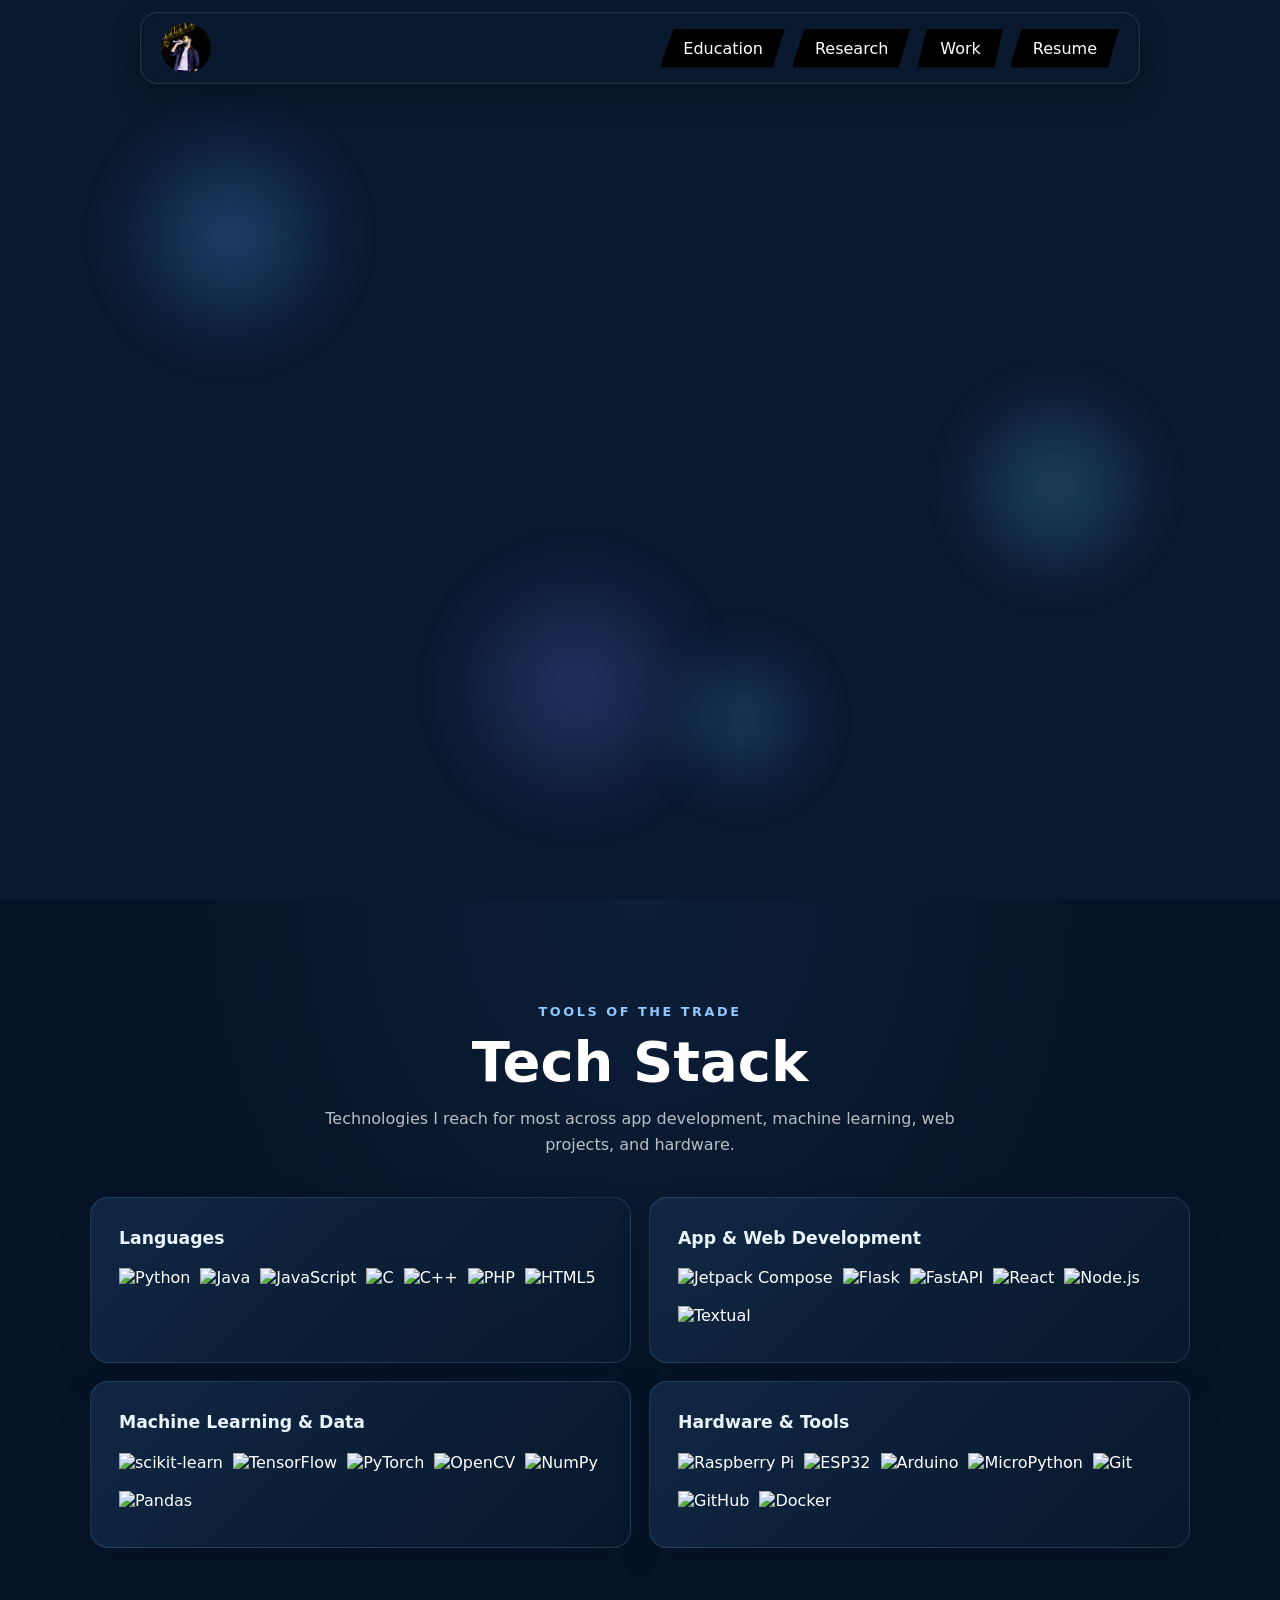
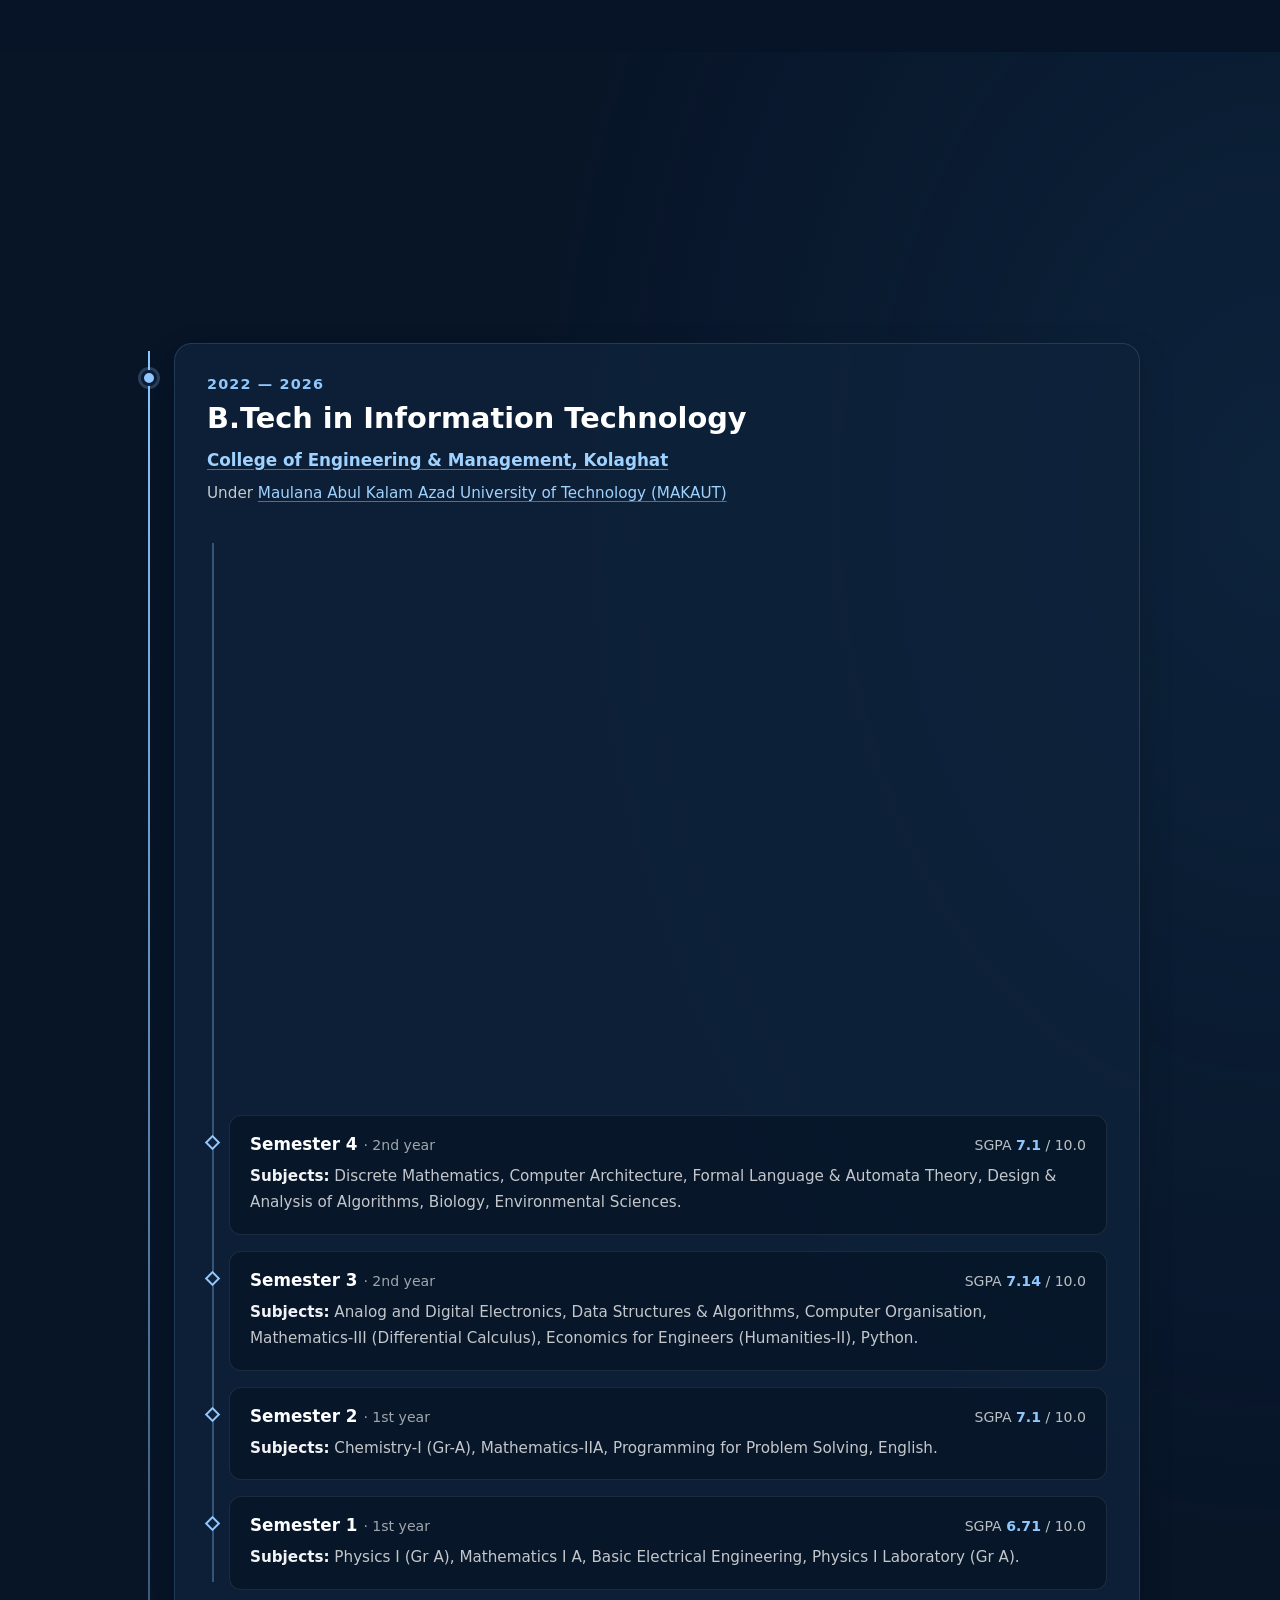
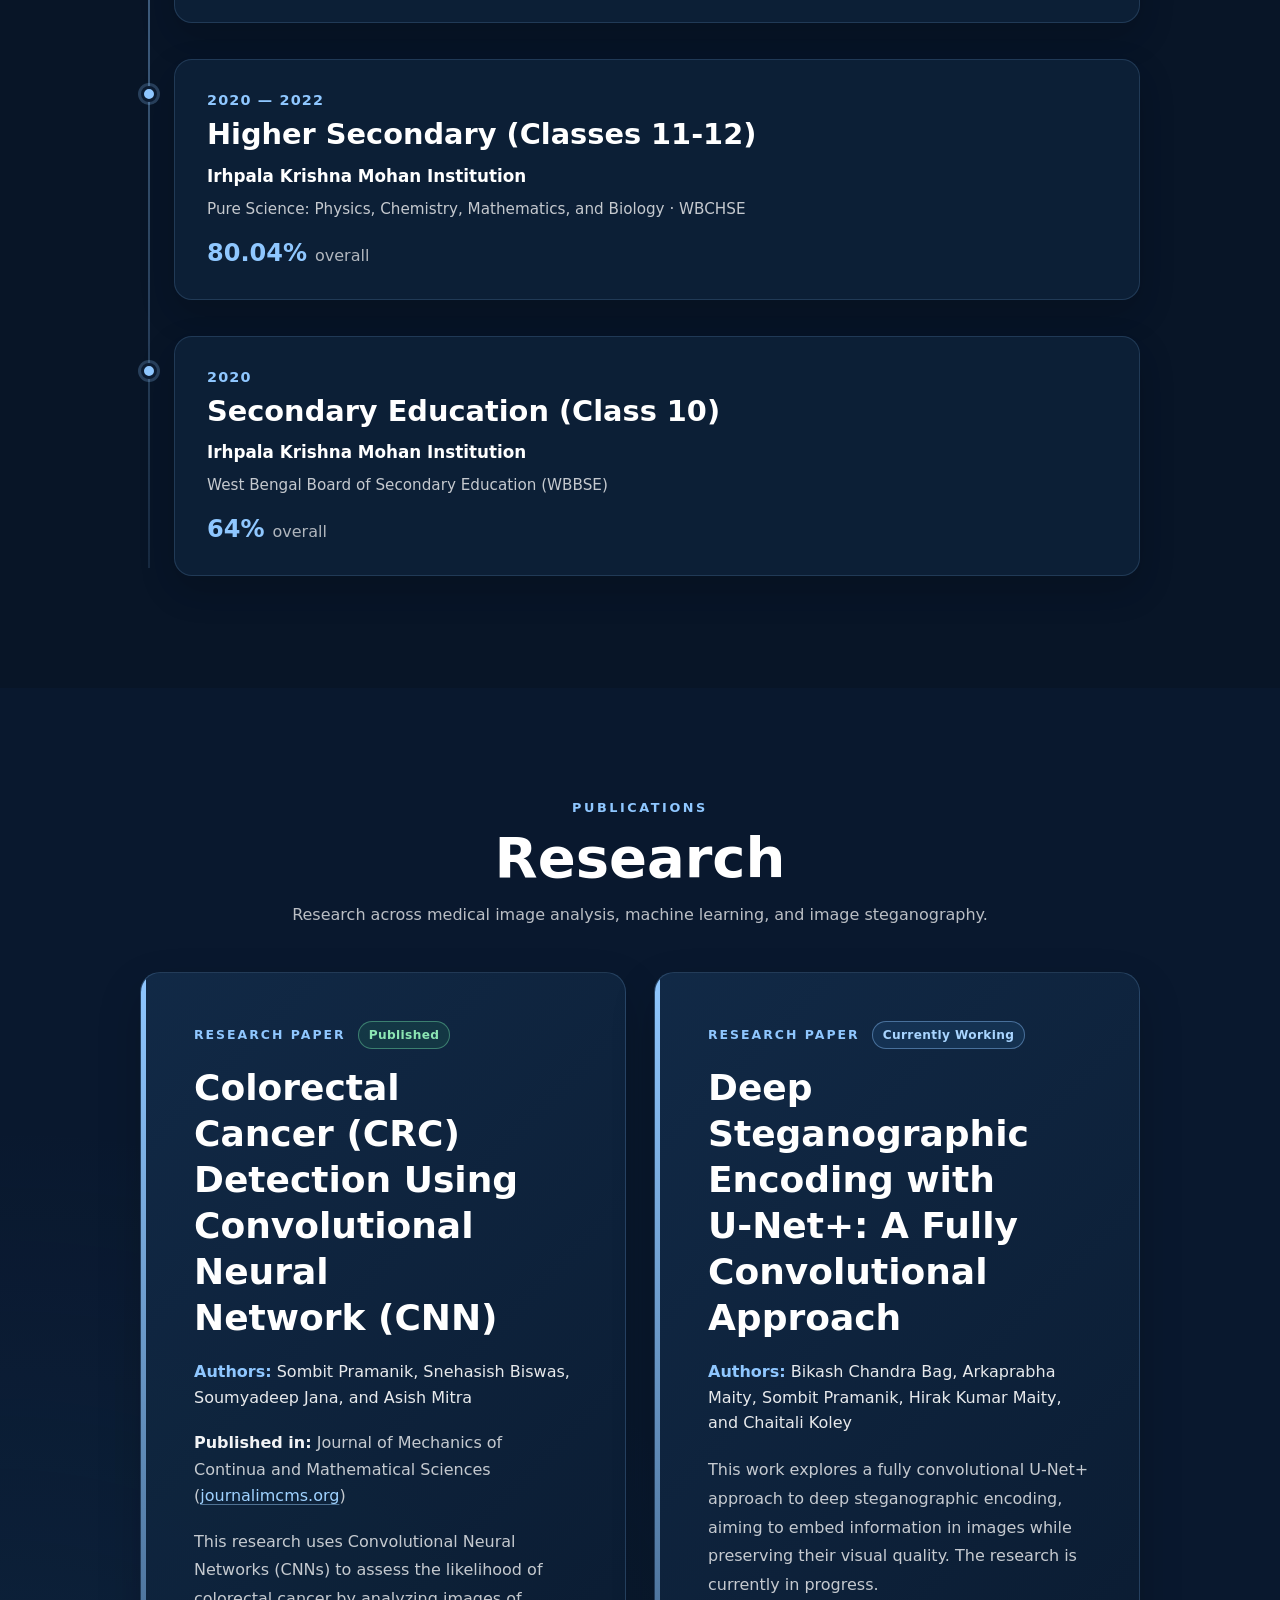
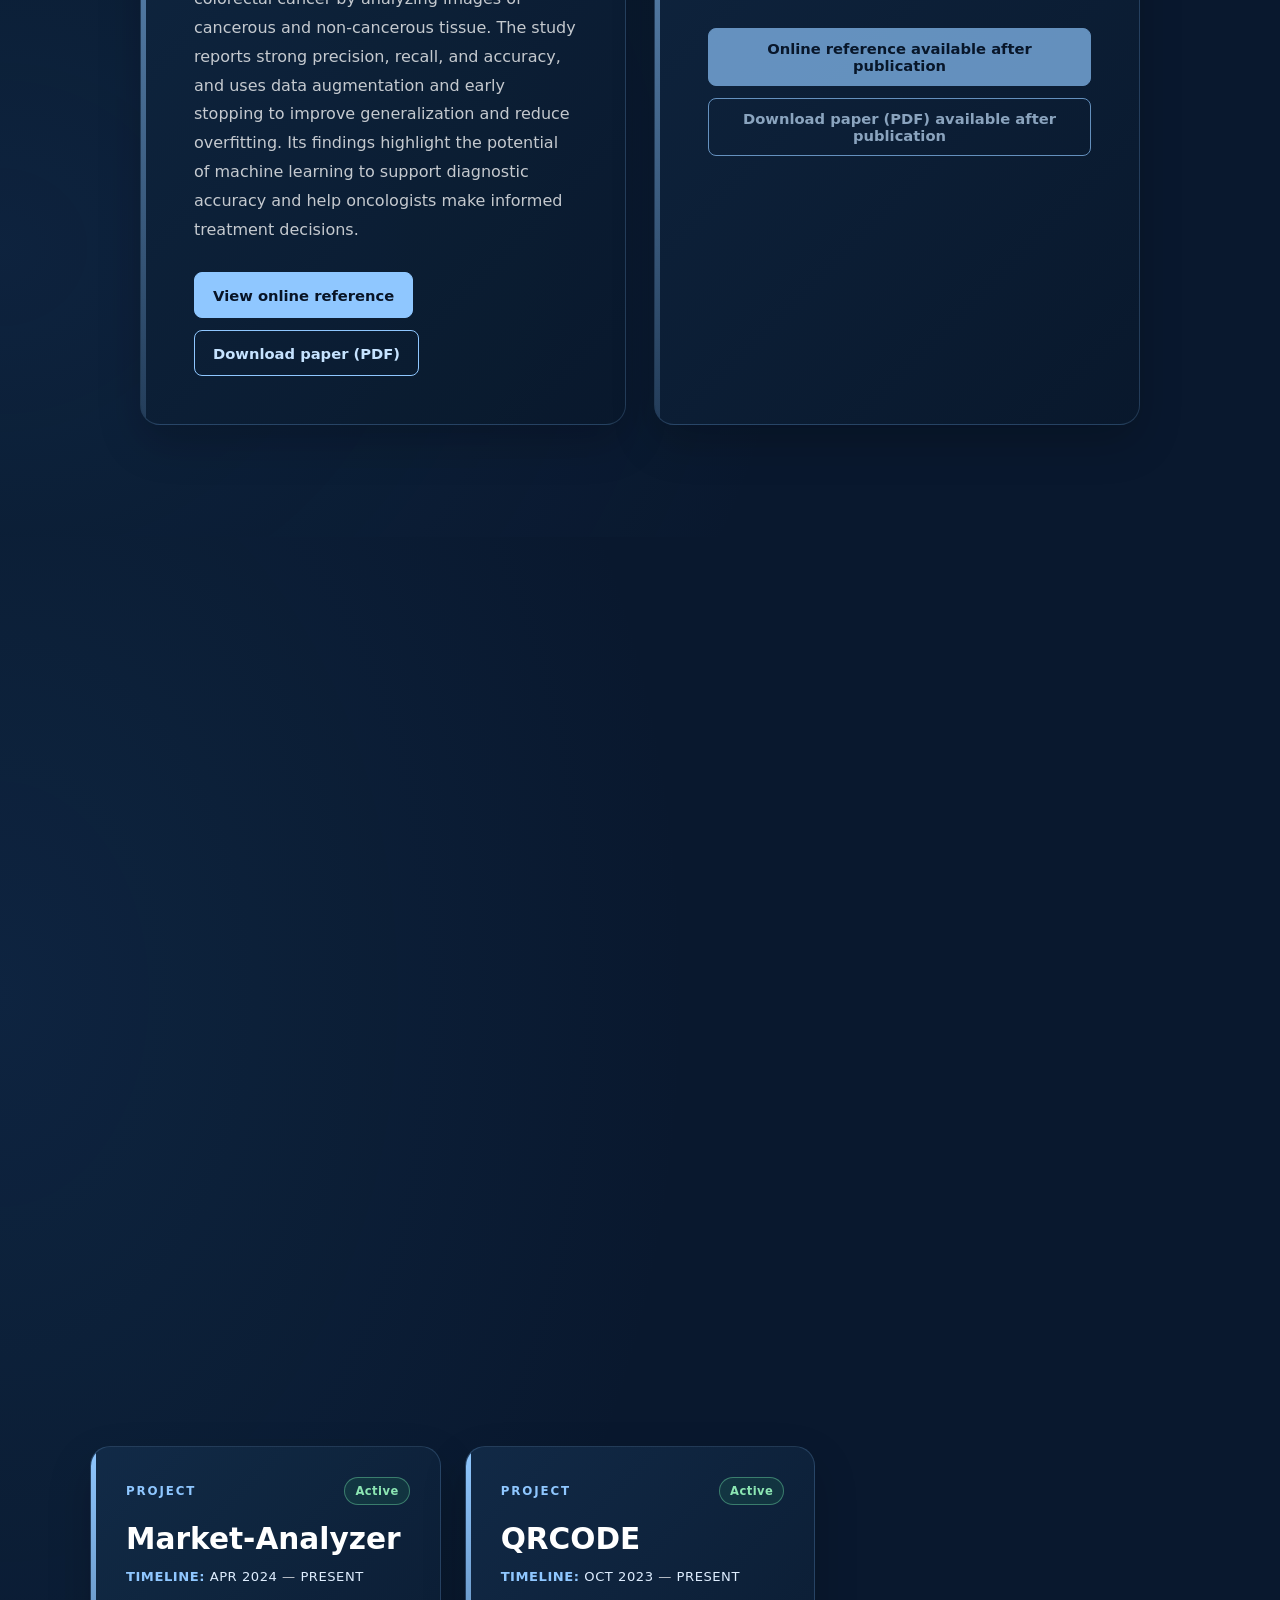
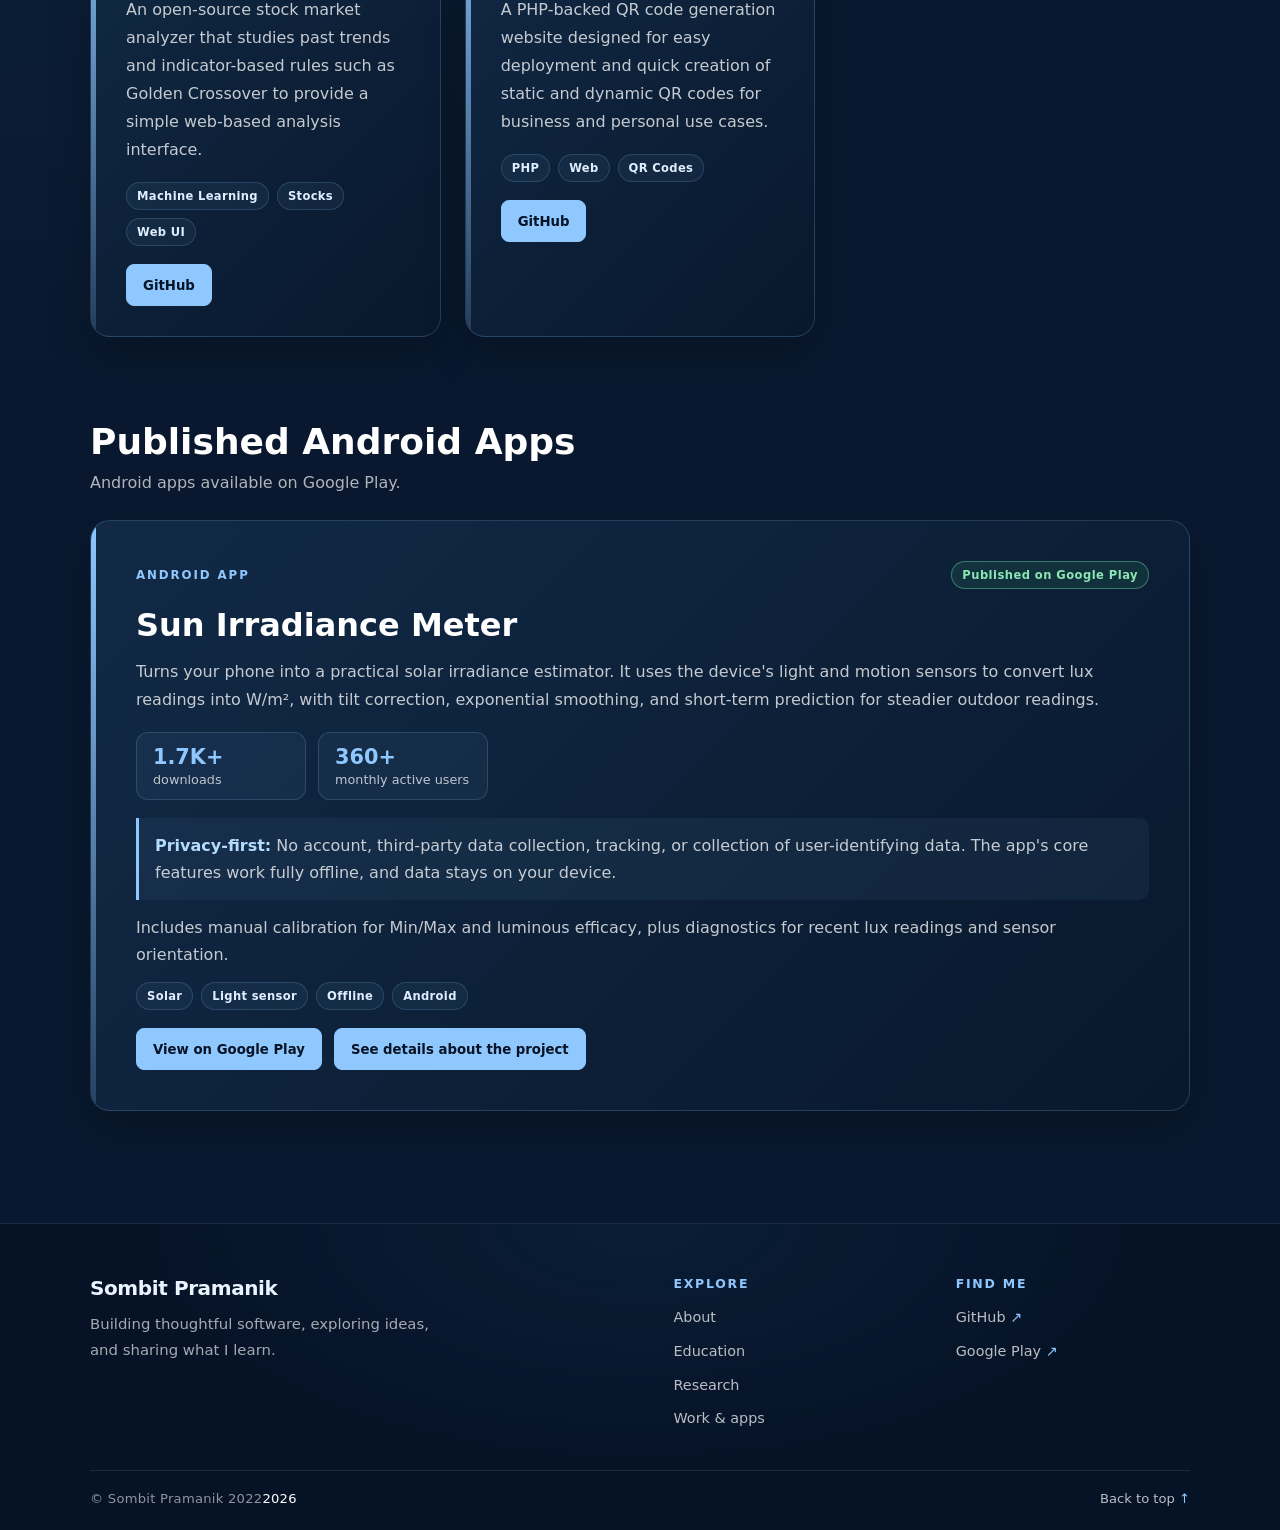
==== commit 1b50d997: "add irrradiance meter in the protfolio" ====
--- a/index.html
+++ b/index.html
@@ -555,6 +555,7 @@
                                     <a class="work-link"
                                         href="https://play.google.com/store/apps/details?id=com.sombitpramanik.sunirreadencemeater"
                                         target="_blank" rel="noopener noreferrer">View on Google Play</a>
+                                    <a class="work-link work-link-secondary" href="IrradianceMeter.html">See details about the project</a>
                                 </div>
                             </div>
                         </article>
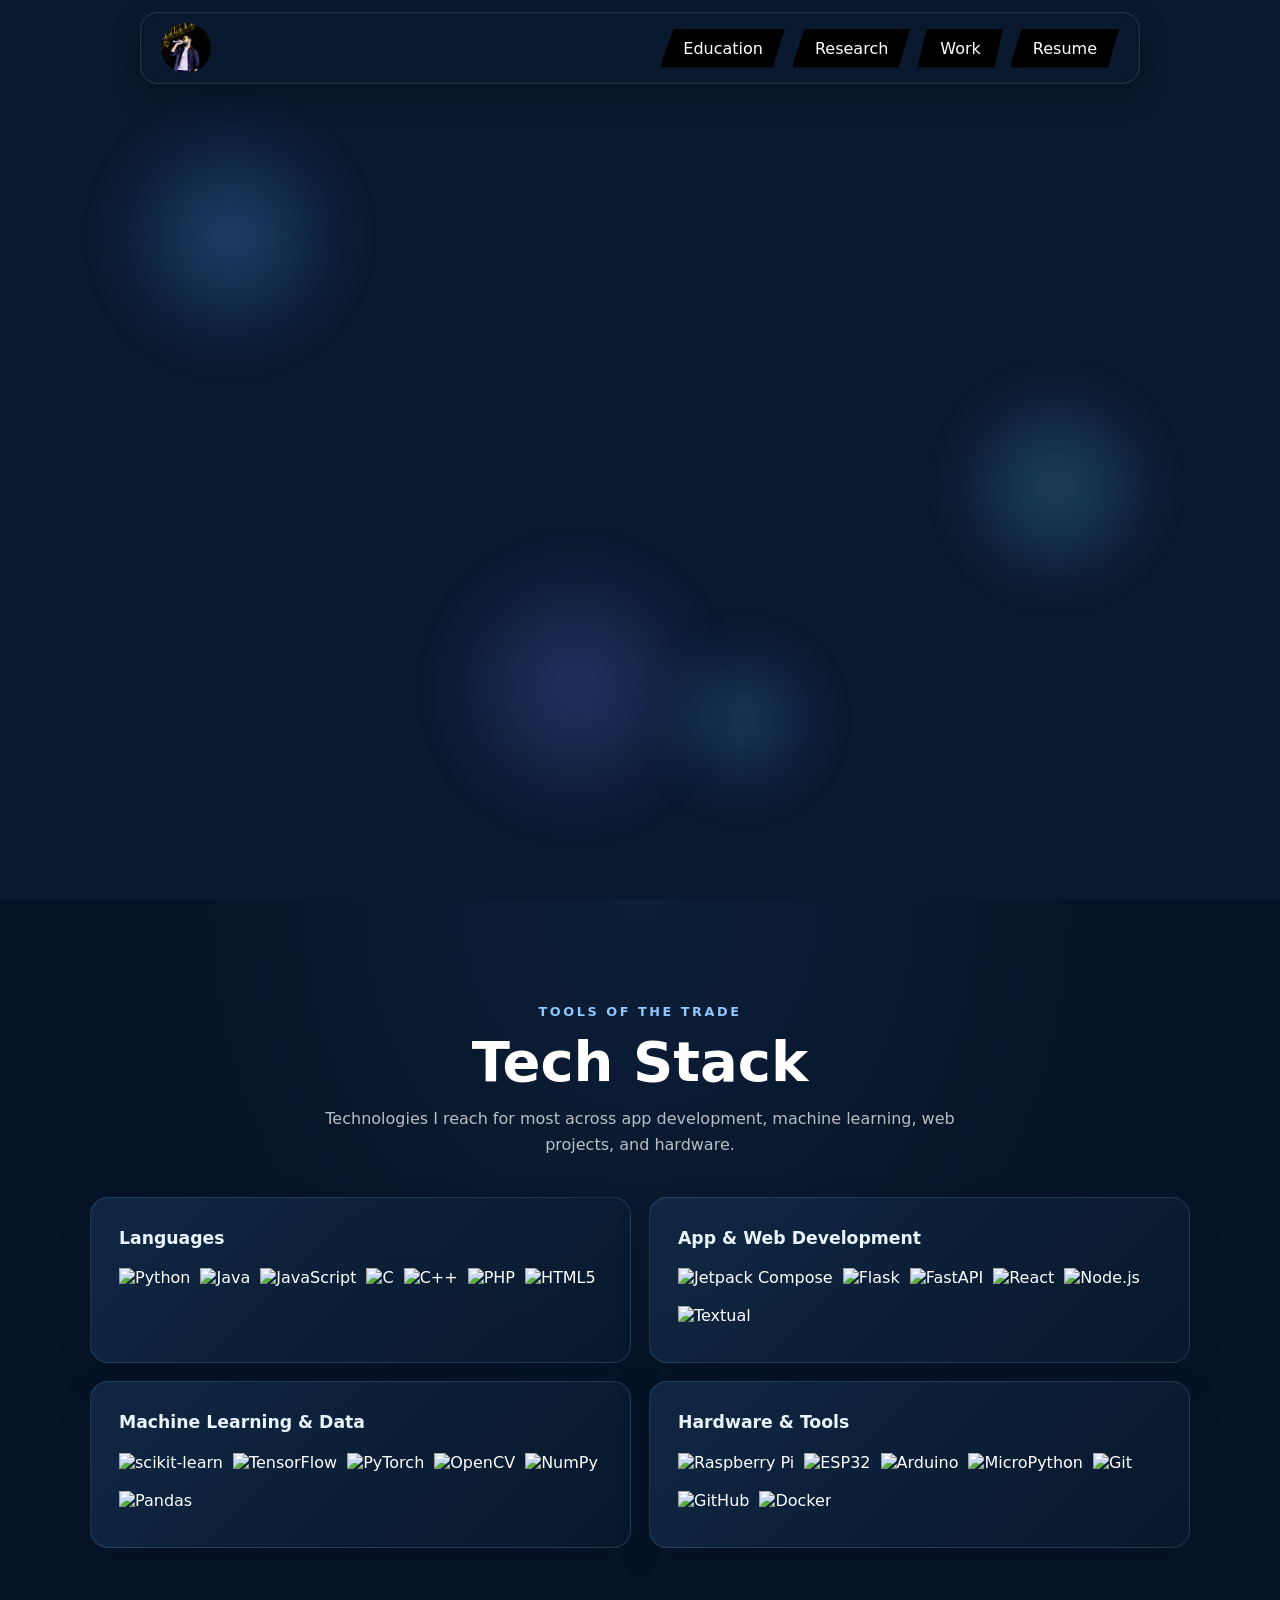
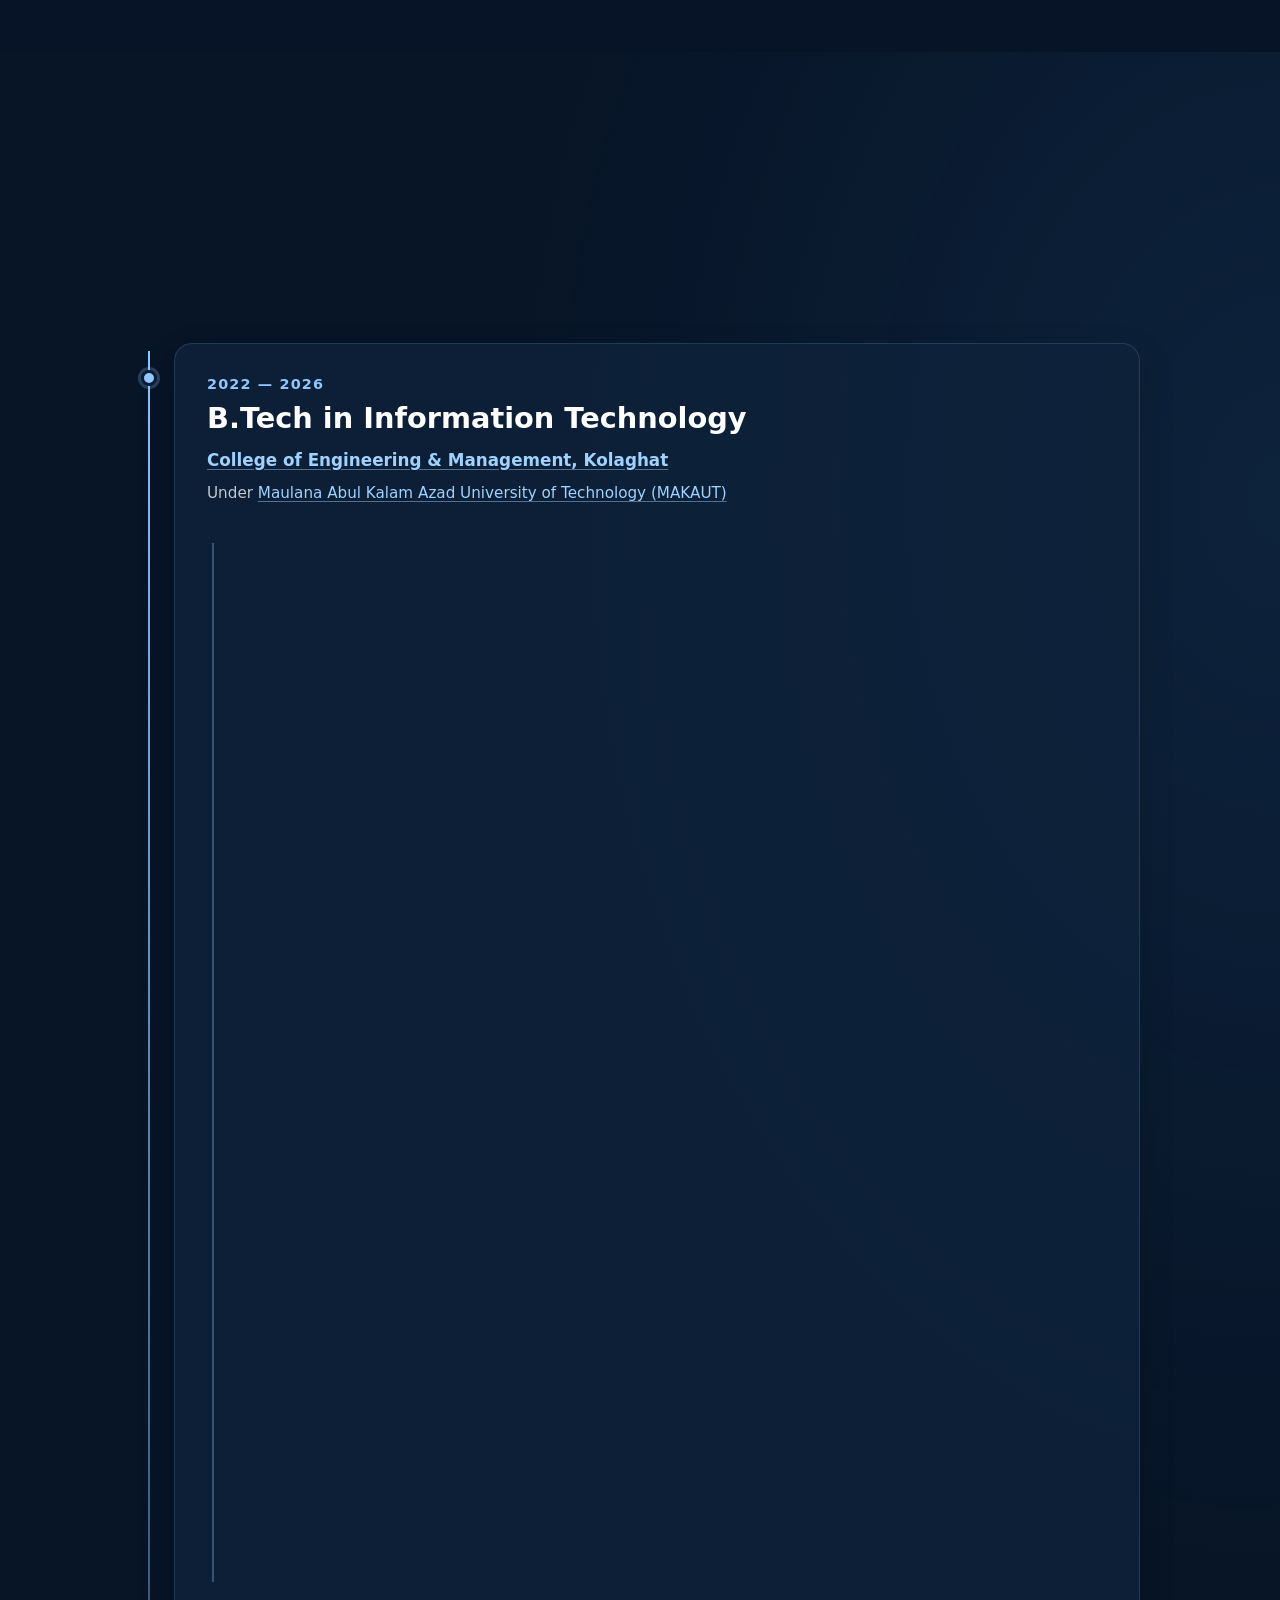
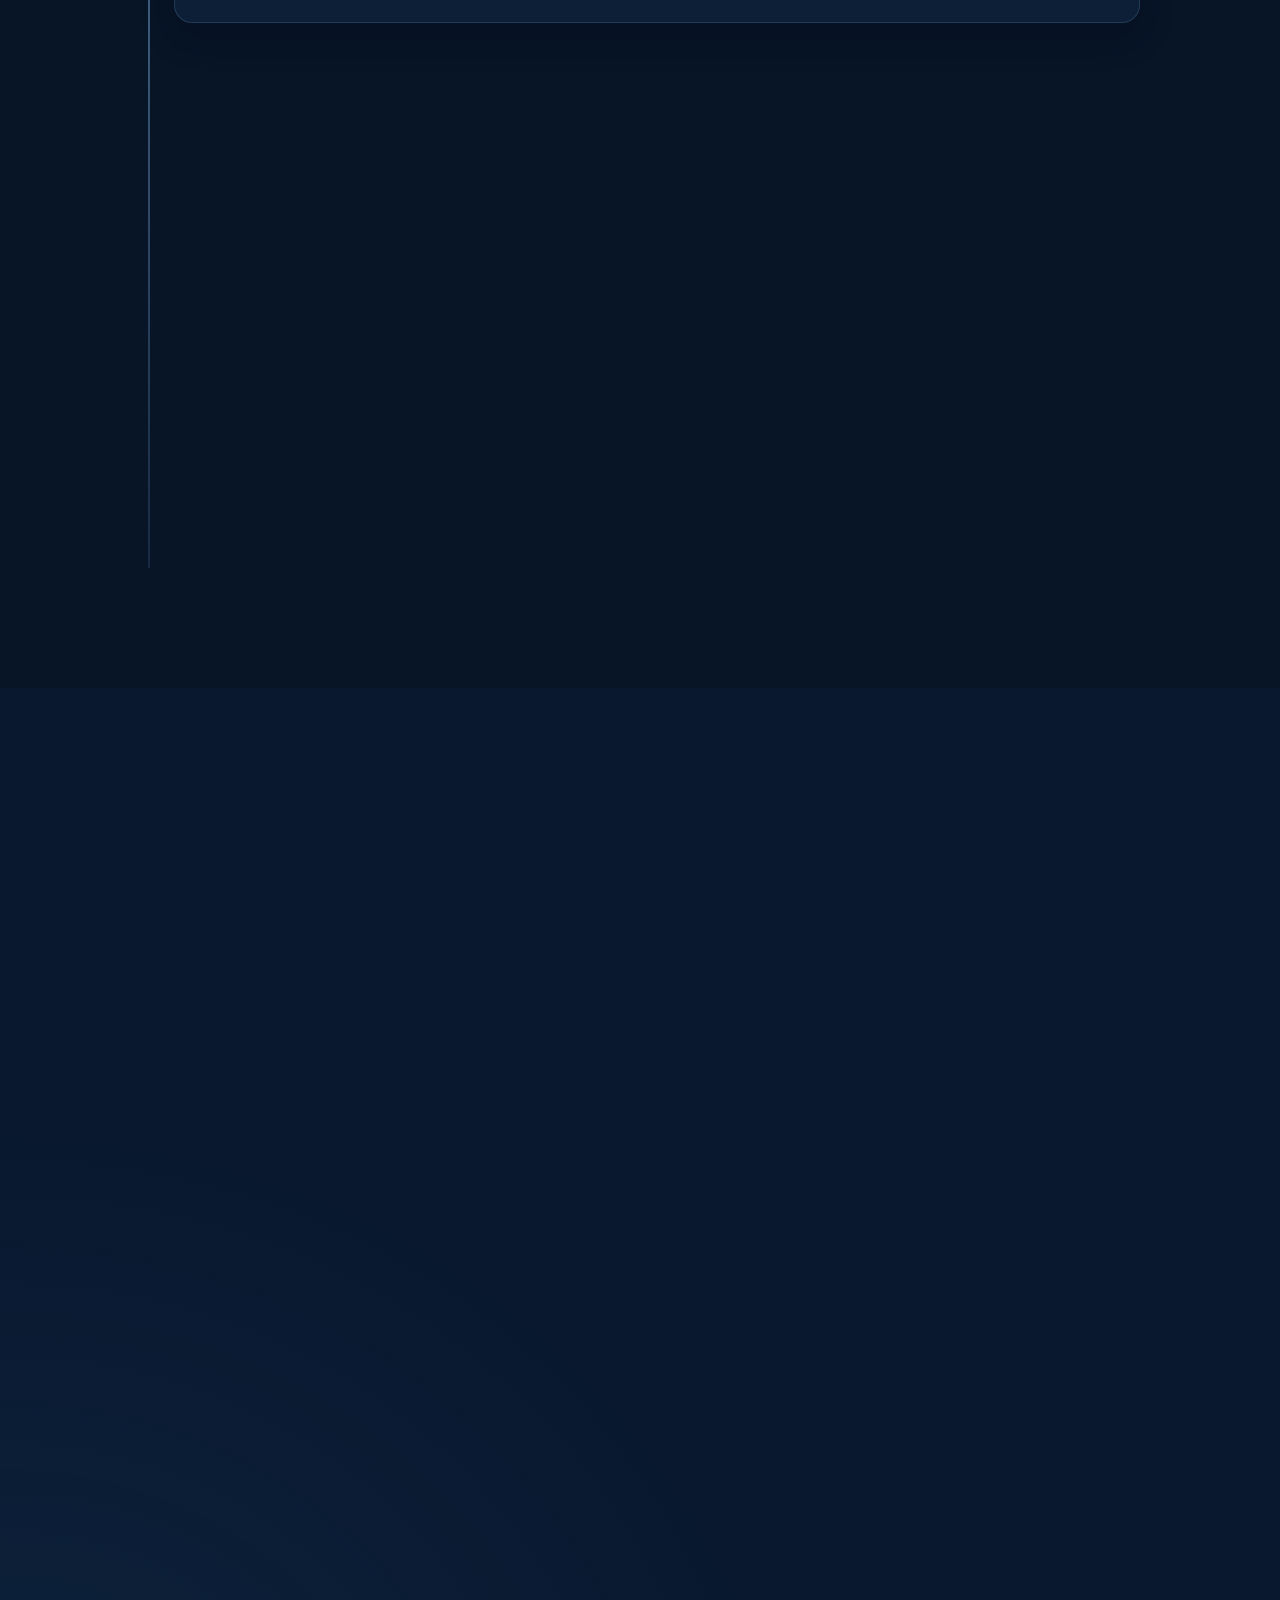
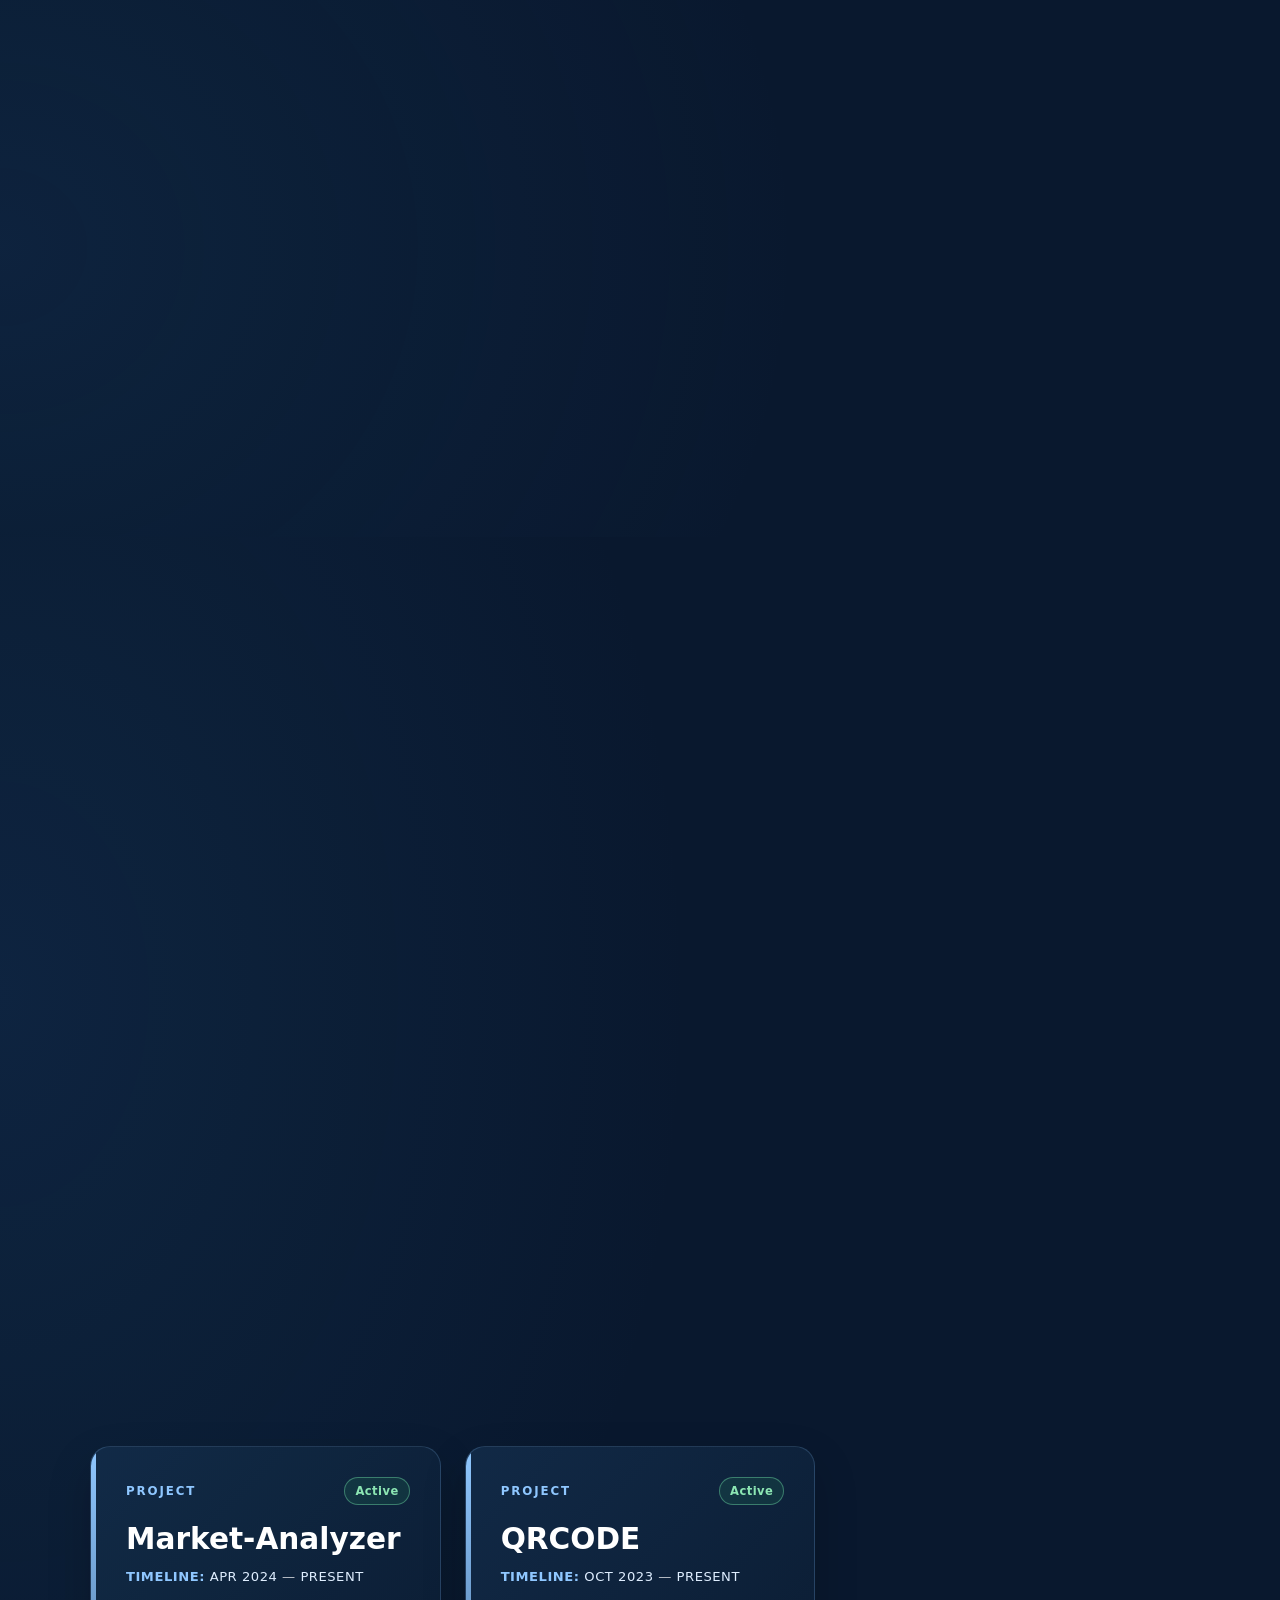
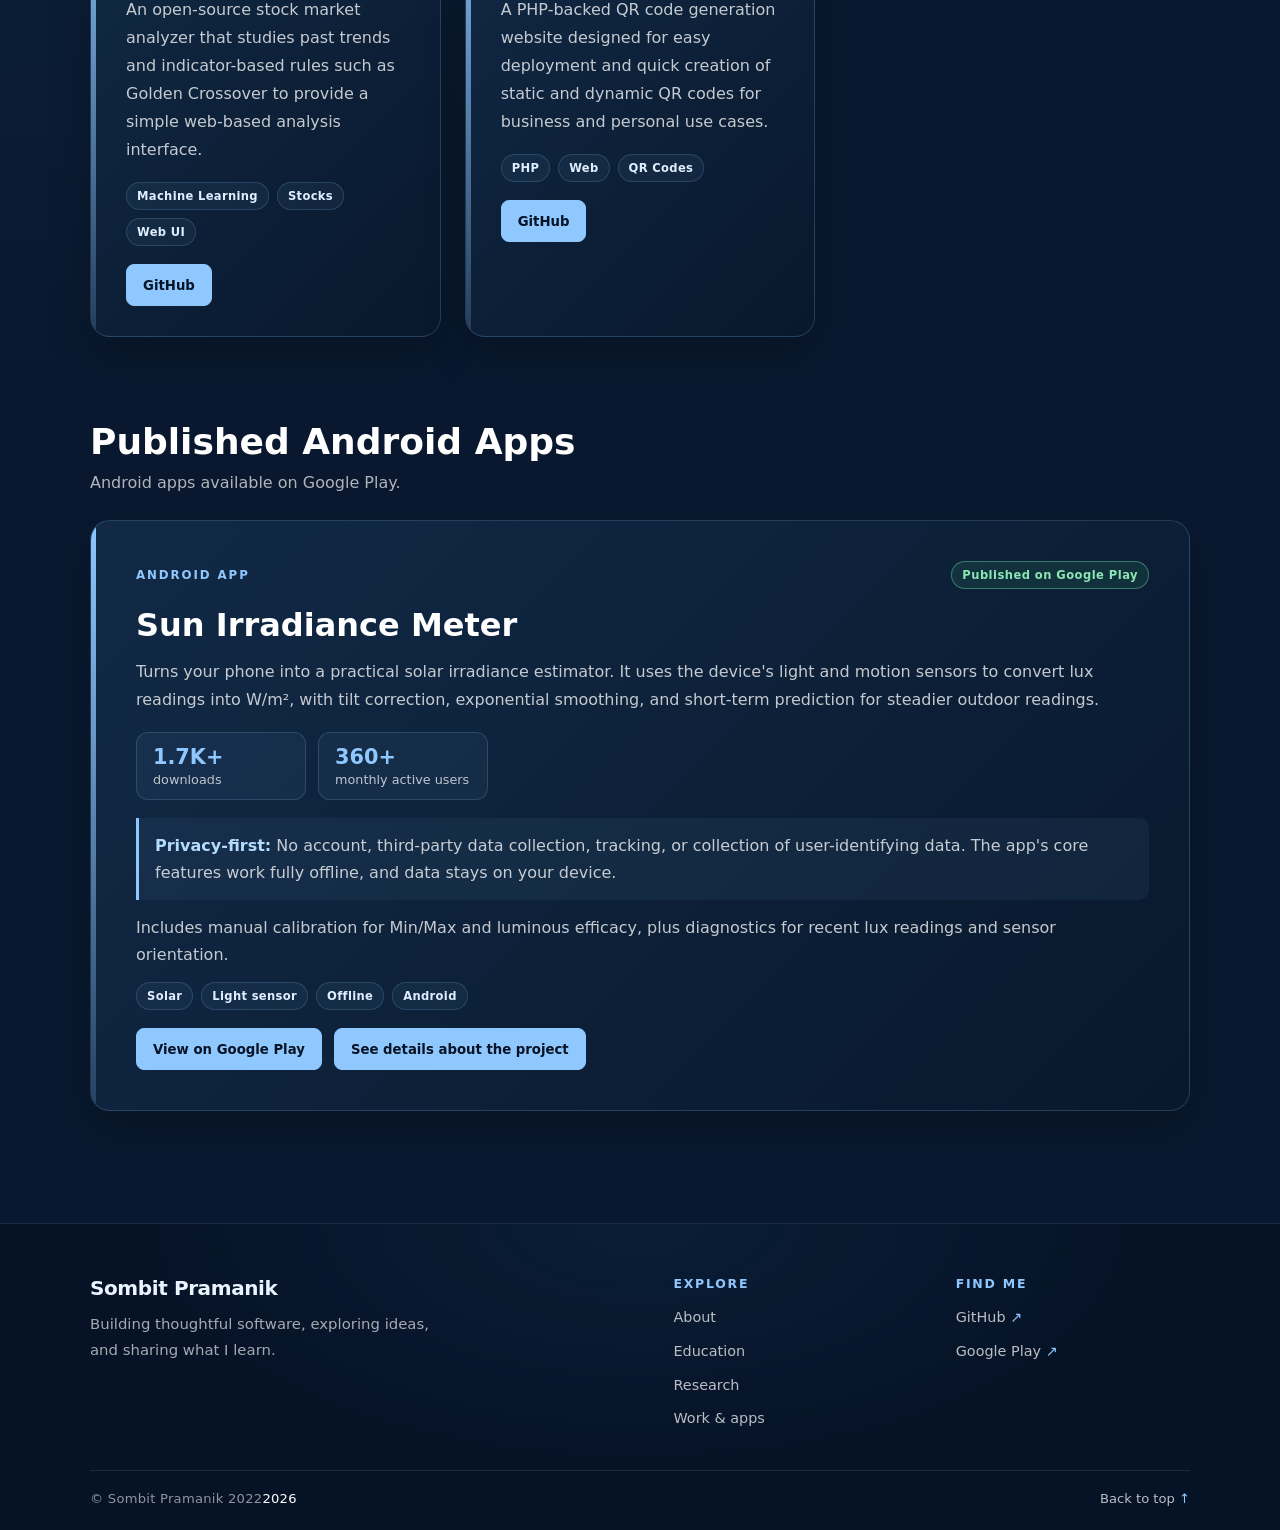
==== commit 85c20e93: "Add async Google Ads script to index.html" ====
--- a/index.html
+++ b/index.html
@@ -11,6 +11,8 @@
     <script src="js/about-typing.js" defer></script>
     <script src="js/footer-year.js" defer></script>
     <script src="js/ambient-scene.js" defer></script>
+    <script async src="https://pagead2.googlesyndication.com/pagead/js/adsbygoogle.js?client=ca-pub-7676795245201508"
+     crossorigin="anonymous"></script>
 </head>
 
 <body>
@@ -598,4 +600,4 @@
     </footer>
 </body>
 
-</html>+</html>
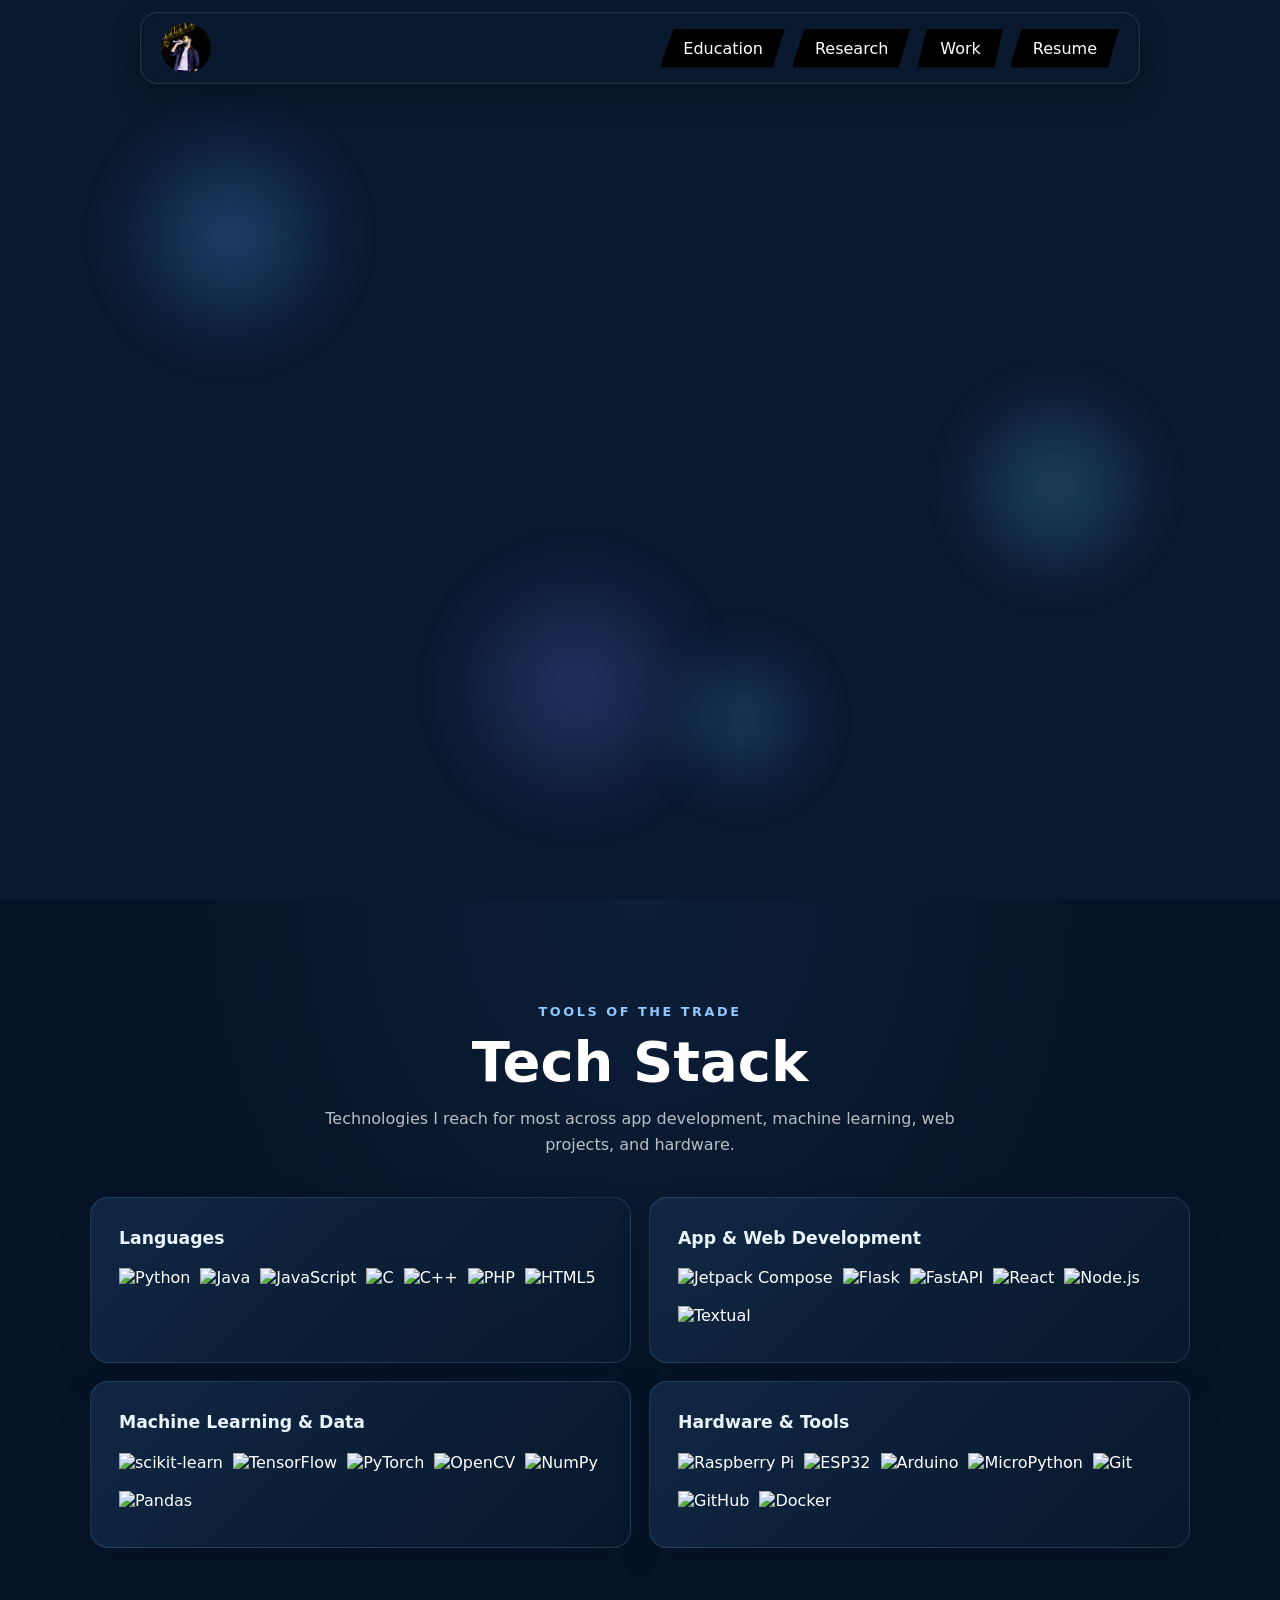
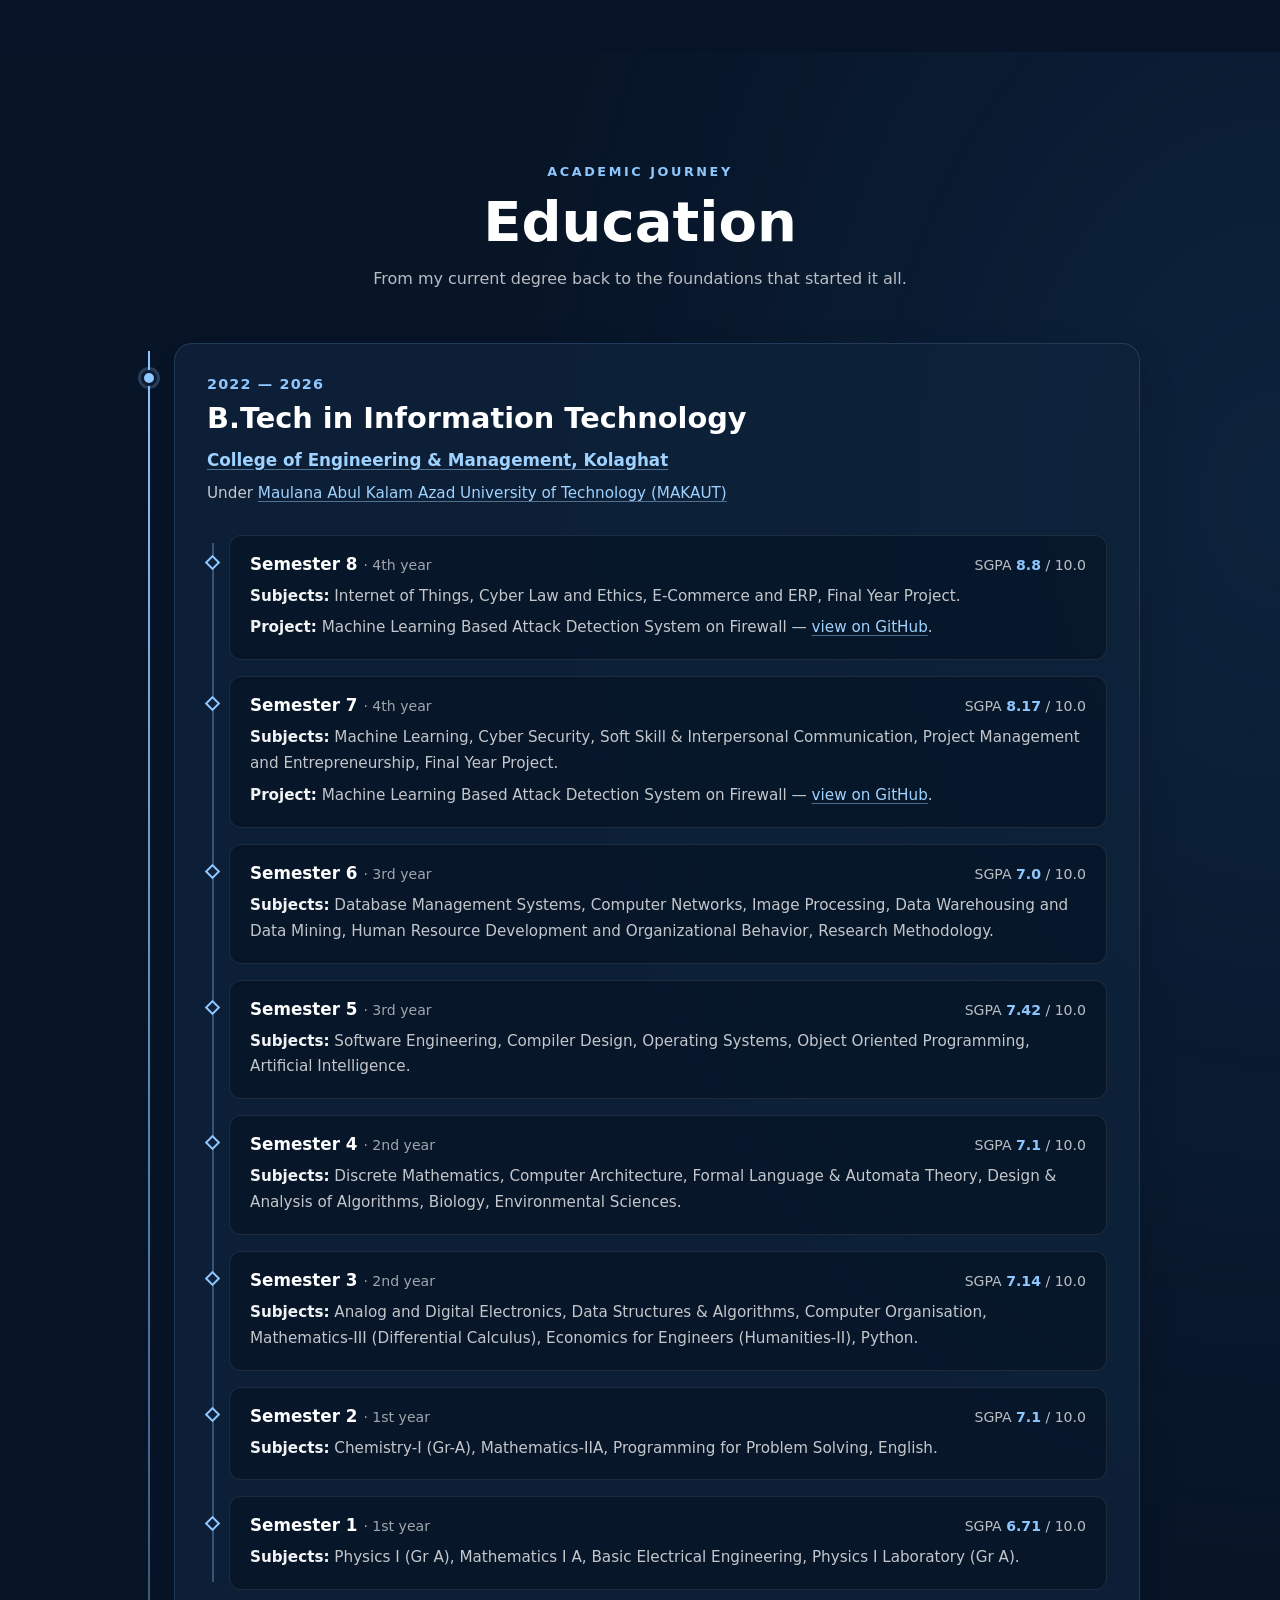
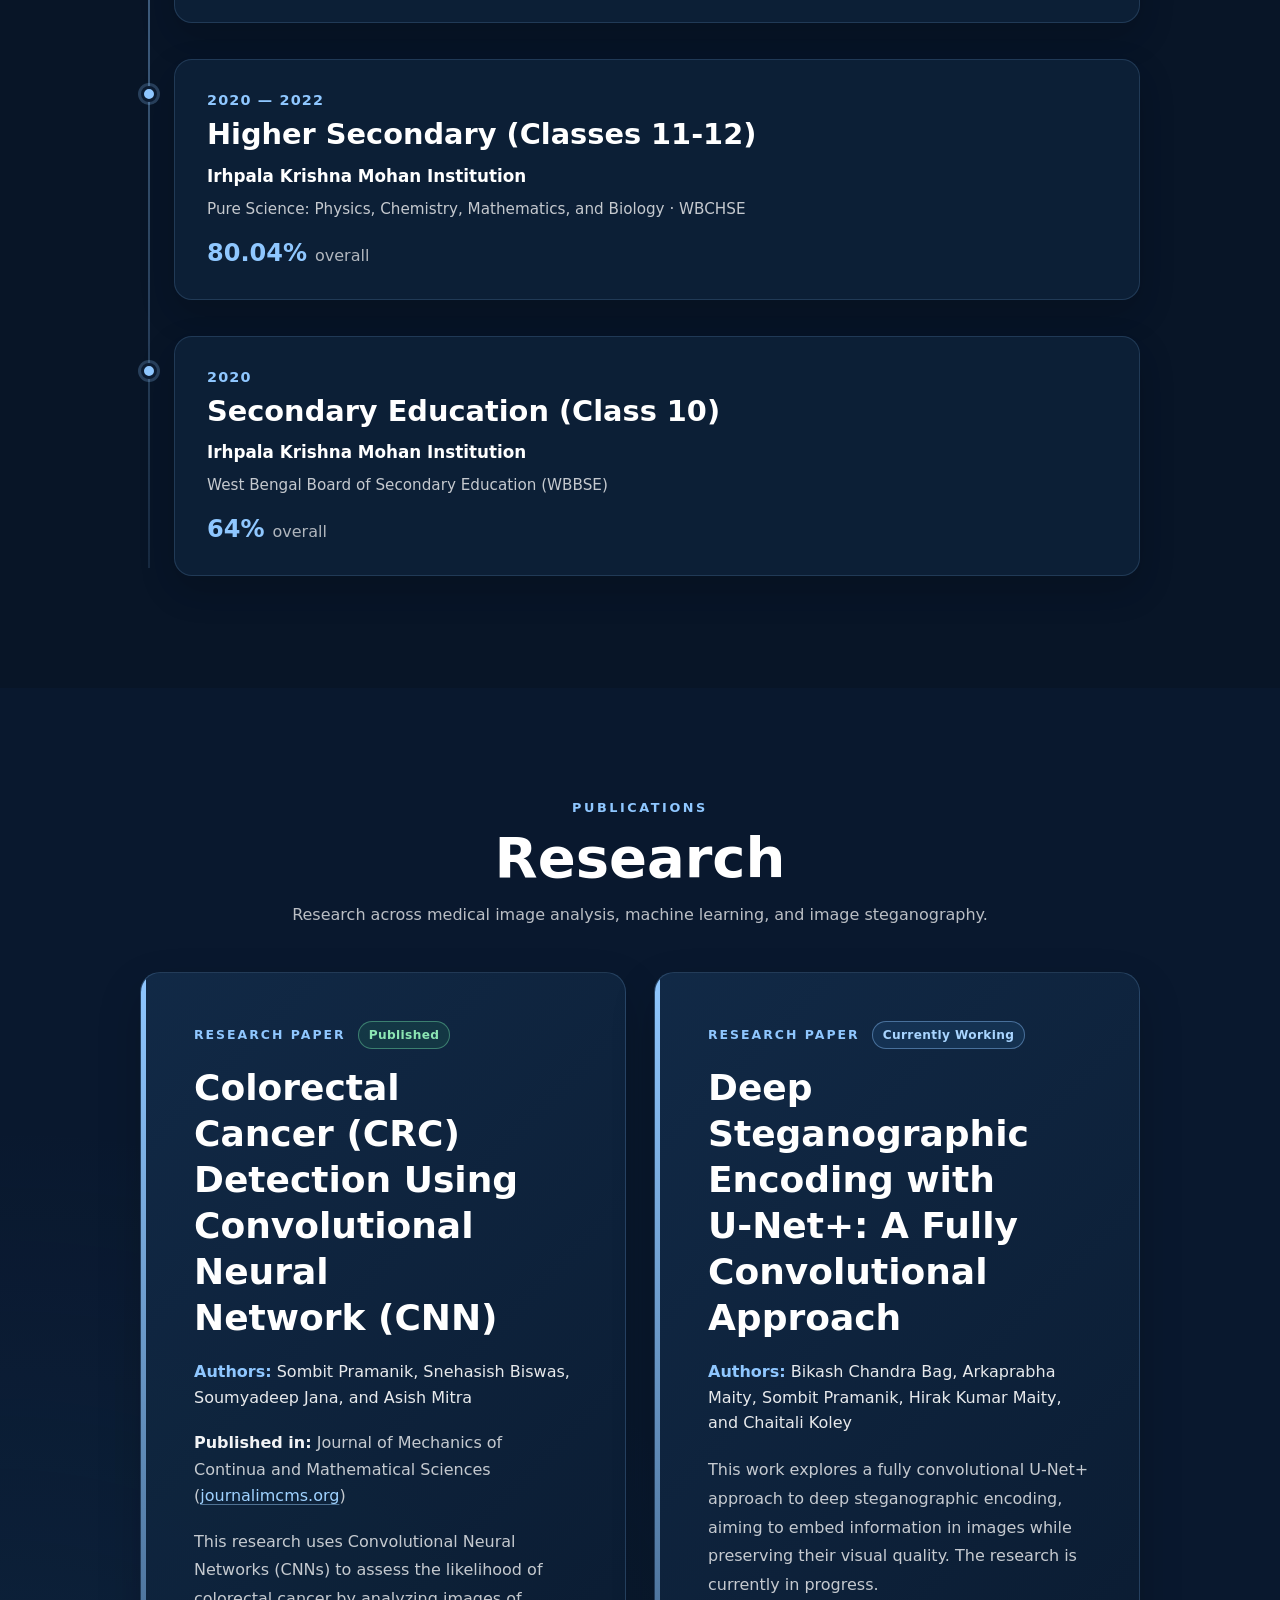
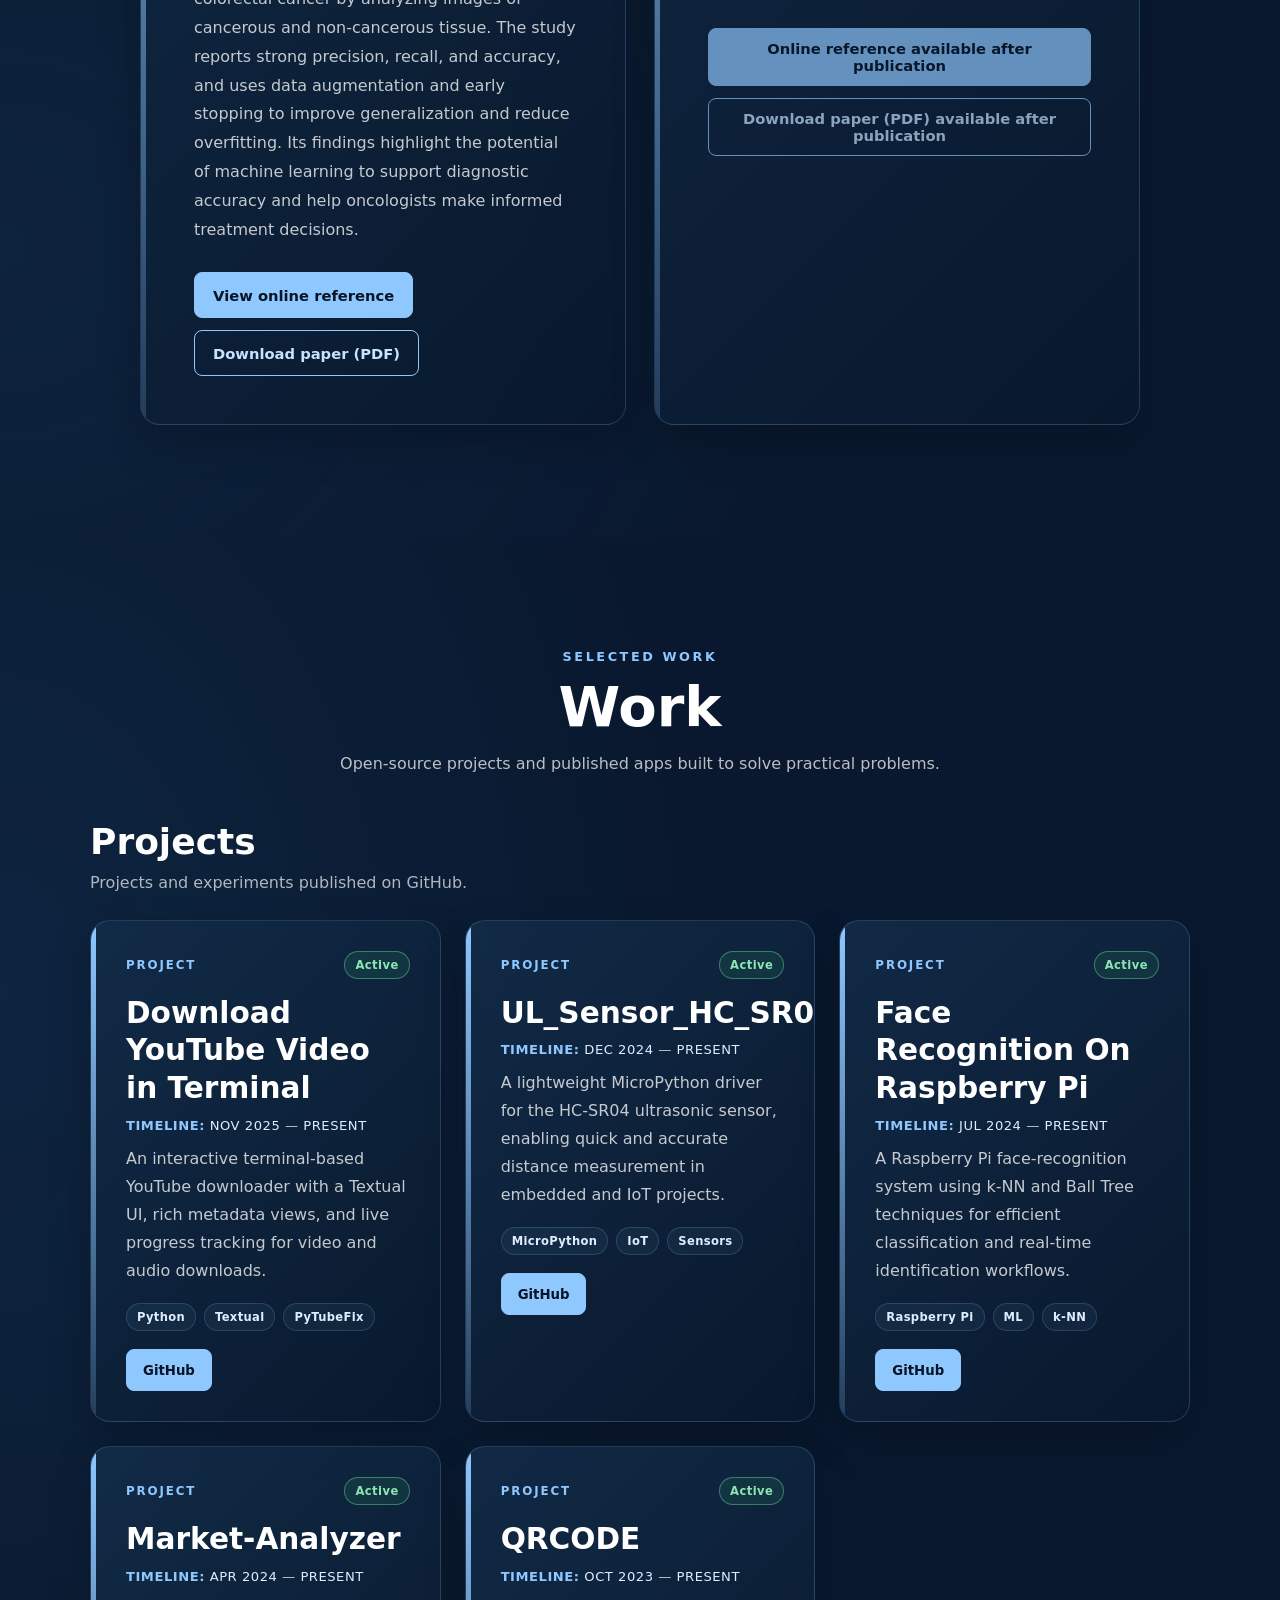
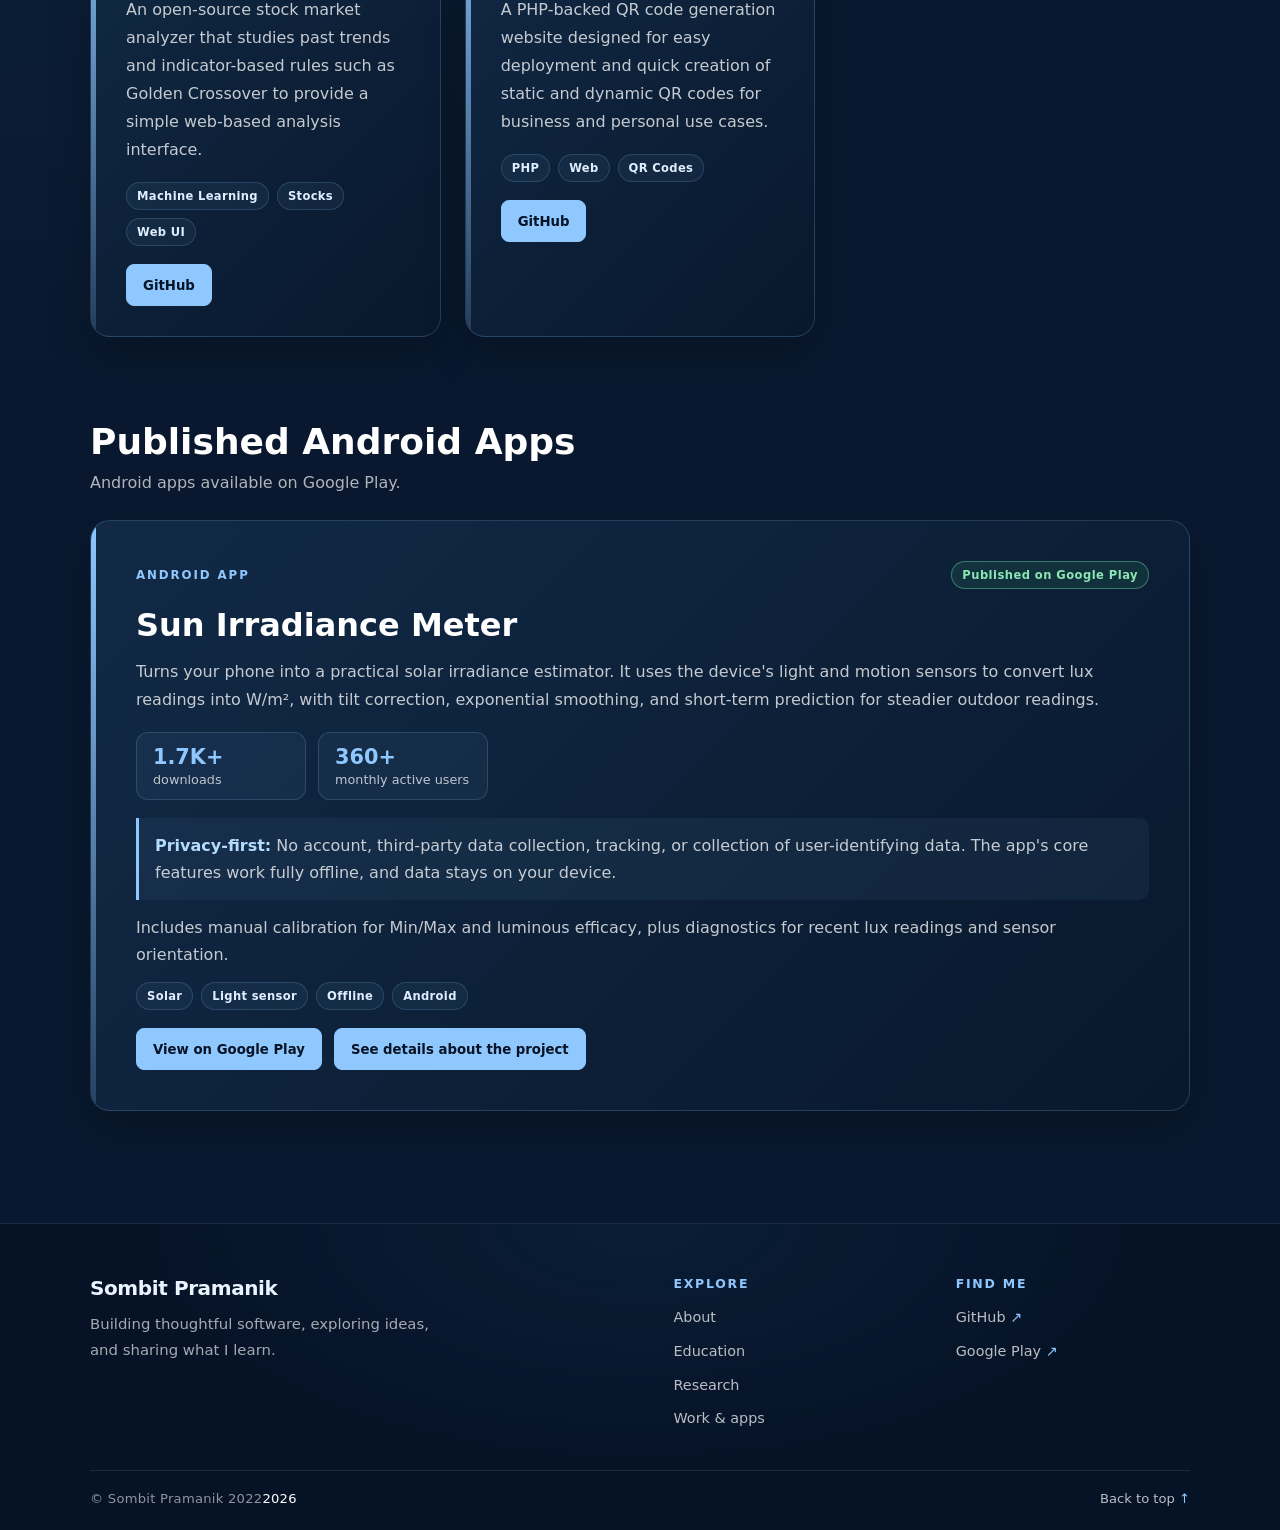
==== commit 55e54750: "Add Google AdSense meta tag to index.html" ====
--- a/index.html
+++ b/index.html
@@ -4,6 +4,7 @@
 <head>
     <meta charset="UTF-8">
     <meta name="viewport" content="width=device-width, initial-scale=1.0">
+    <meta name="google-adsense-account" content="ca-pub-7676795245201508">
     <title>Sombit Pramanik</title>
     <link rel="stylesheet" href="css/style.css">
     <link rel="icon" href="assets/icon.webp" type="image/x-icon">
